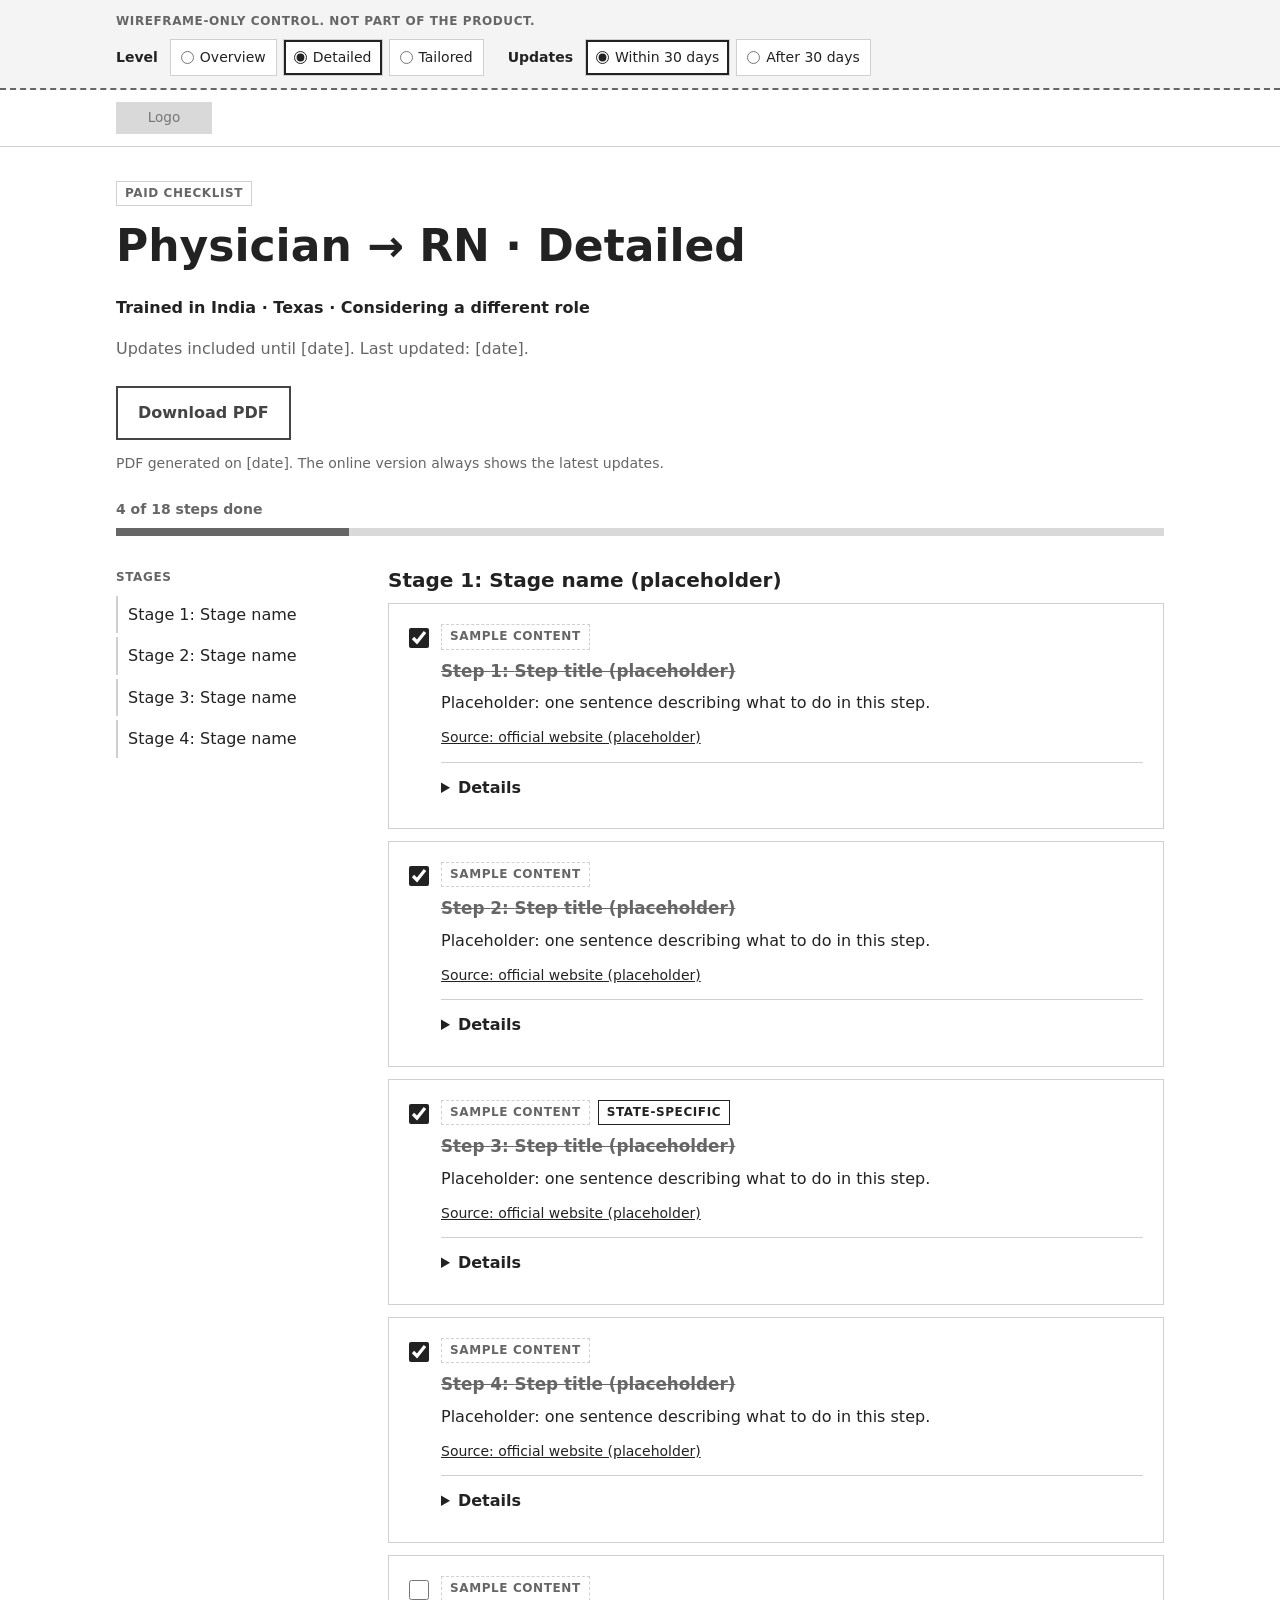
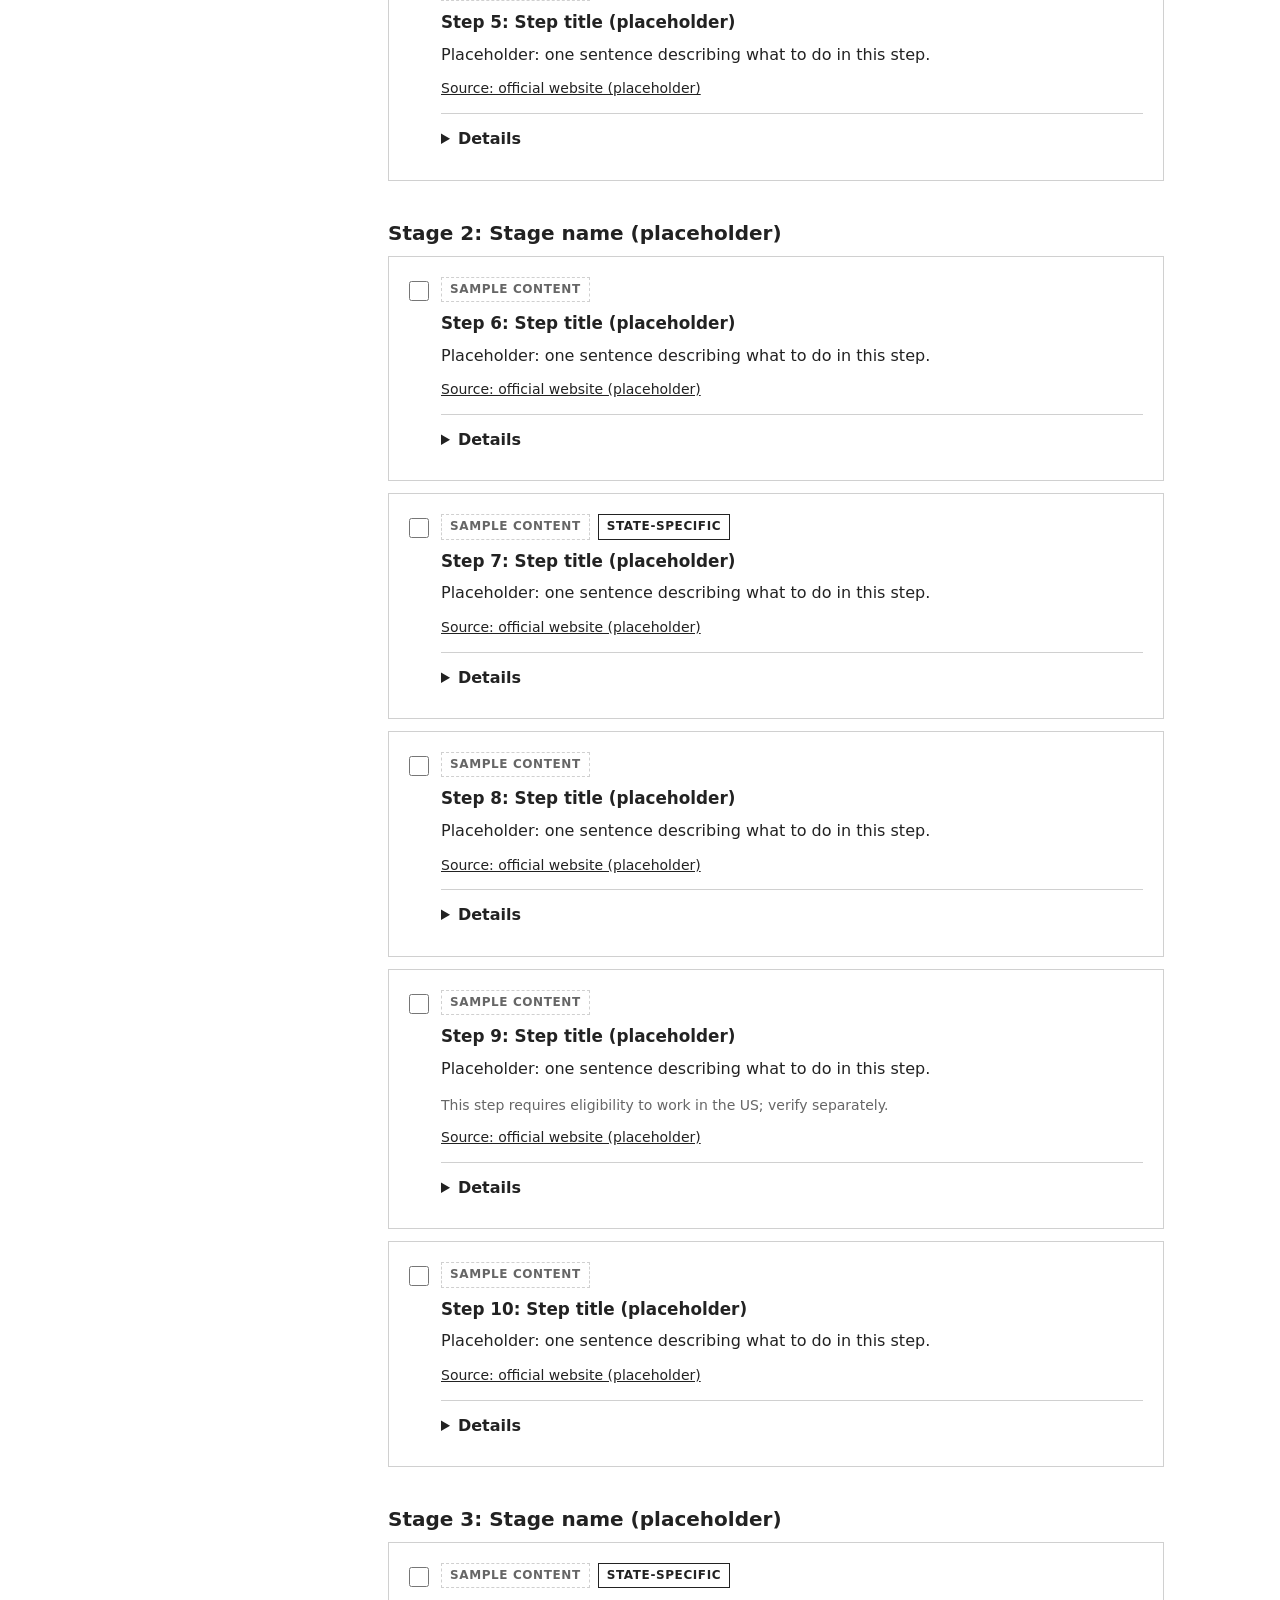
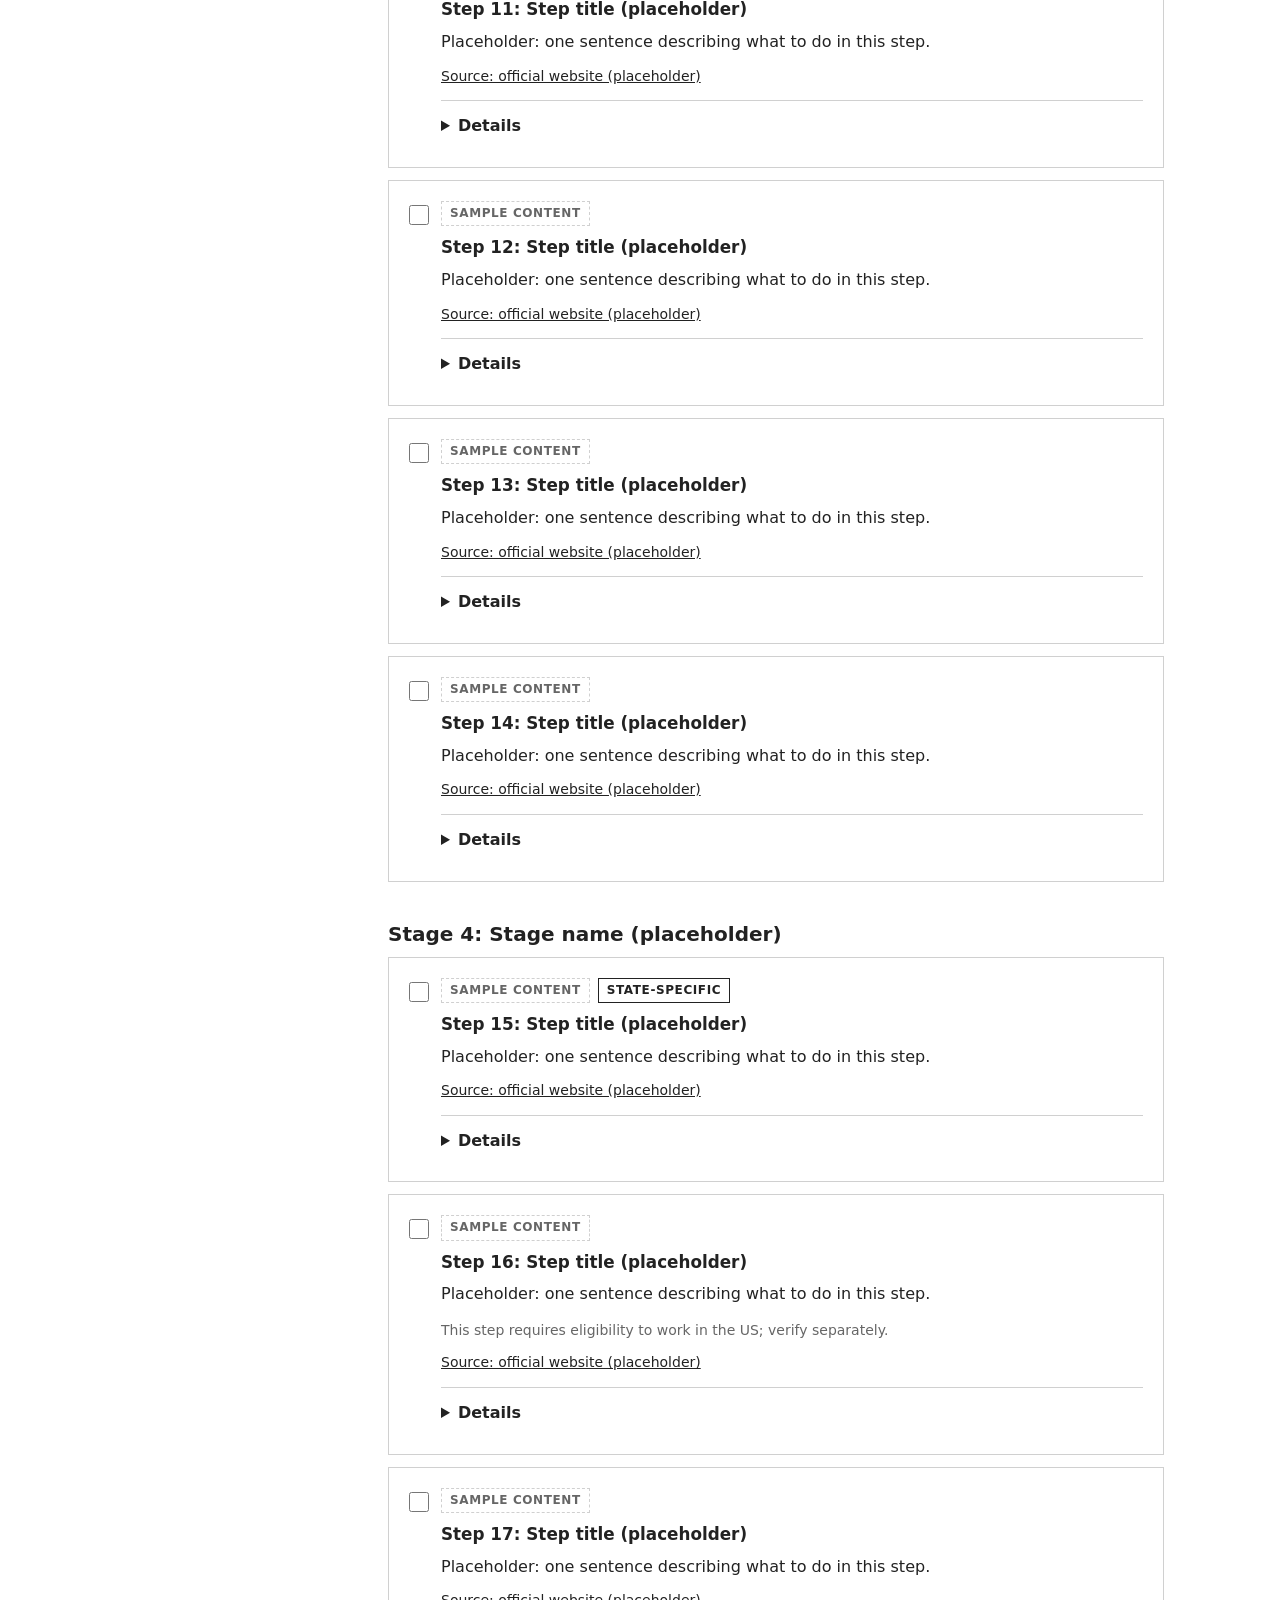
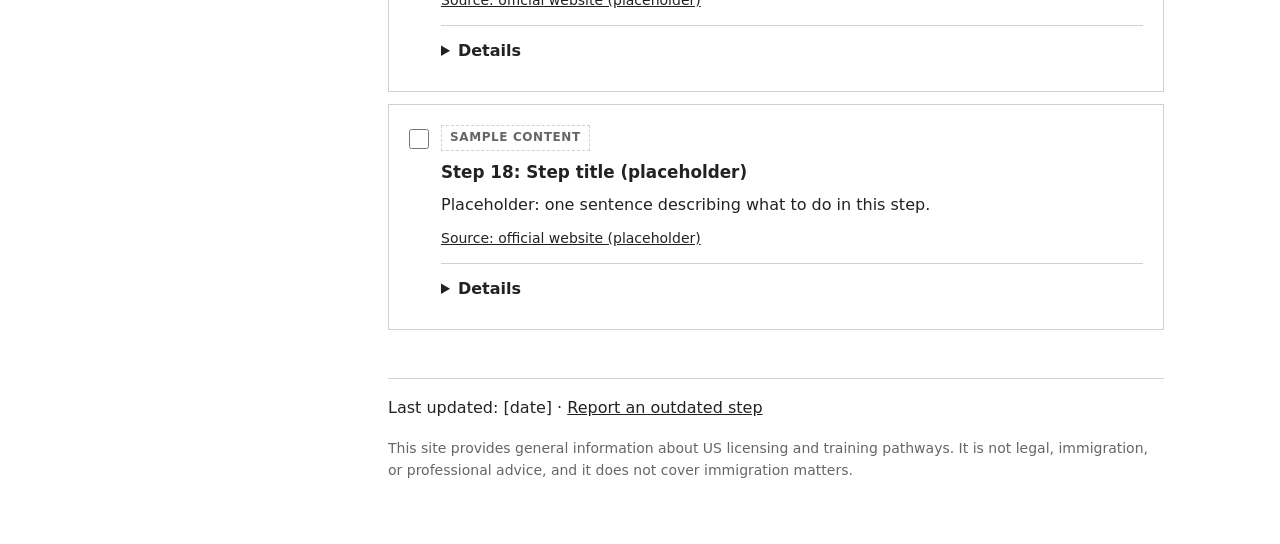
==== checklist.html @ ac3d86de "Add paid checklist page wireframe Header with update status and PDF note, progress bar, steps groupe" ====
<!DOCTYPE html>
<html lang="en">
<head>
  <meta charset="utf-8">
  <meta name="viewport" content="width=device-width, initial-scale=1">
  <title>Paid Checklist Wireframe</title>
  <meta name="description" content="Wireframe: paid checklist page for the US licensing pathway finder.">
  <link rel="stylesheet" href="styles.css">
</head>
<body>

  <!-- WIREFRAME-ONLY DEMO SWITCHER -->
  <div class="demo-bar" role="region" aria-label="Wireframe-only demo controls">
    <div class="container demo-inner">
      <p class="demo-label">Wireframe-only control. Not part of the product.</p>
      <fieldset class="segmented">
        <legend>Level</legend>
        <label><input type="radio" name="demo-level" value="overview"> Overview</label>
        <label><input type="radio" name="demo-level" value="detailed" checked> Detailed</label>
        <label><input type="radio" name="demo-level" value="tailored"> Tailored</label>
      </fieldset>
      <fieldset class="segmented">
        <legend>Updates</legend>
        <label><input type="radio" name="demo-updates" value="within" checked> Within 30 days</label>
        <label><input type="radio" name="demo-updates" value="after"> After 30 days</label>
      </fieldset>
    </div>
  </div>

  <header class="site-header">
    <div class="container header-inner">
      <div class="placeholder placeholder--logo" aria-label="Logo placeholder">Logo</div>
    </div>
  </header>

  <div id="checklist" data-level="detailed" data-updates="within">

    <!-- 1. HEADER -->
    <div class="container checklist-header">
      <p class="section-label">Paid checklist</p>
      <h1 id="checklist-title">Physician &rarr; RN &middot; Detailed</h1>
      <p class="profile-line">Trained in India &middot; Texas &middot; Considering a different role</p>
      <p class="only-tailored">Ordered for: Speed, Lower cost</p>
      <p class="update-status only-within">Updates included until [date]. Last updated: [date].</p>
      <p class="update-status only-after">Updates for this checklist ended on [date]. Last updated: [date]. Rules change, so confirm critical steps with the official source.</p>
      <div class="actions">
        <button class="button button--secondary" type="button">Download PDF</button>
      </div>
      <p class="small cta-note">PDF generated on [date]. The online version always shows the latest updates.</p>

      <!-- 2. PROGRESS -->
      <div class="progress checklist-progress">
        <p class="progress-text" id="progress-text" aria-live="polite">4 of 18 steps done</p>
        <div class="progress-bar" aria-hidden="true"><span id="progress-fill"></span></div>
      </div>
    </div>

    <!-- 3–5. STAGES AND NAVIGATION -->
    <div class="container checklist-layout">
      <nav class="stage-nav" aria-label="Stages">
        <p class="nav-title">Stages</p>
        <ol>
            <li><a href="#stage-1">Stage 1: Stage name</a></li>
            <li><a href="#stage-2">Stage 2: Stage name</a></li>
            <li><a href="#stage-3">Stage 3: Stage name</a></li>
            <li><a href="#stage-4">Stage 4: Stage name</a></li>
        </ol>
      </nav>

      <div class="checklist-main">
        <div class="field jump-field">
          <label for="jump">Jump to stage</label>
          <select class="input" id="jump">
            <option value="" selected disabled>Choose a stage</option>
              <option value="stage-1">Stage 1: Stage name (placeholder)</option>
              <option value="stage-2">Stage 2: Stage name (placeholder)</option>
              <option value="stage-3">Stage 3: Stage name (placeholder)</option>
              <option value="stage-4">Stage 4: Stage name (placeholder)</option>
          </select>
        </div>

        <div class="stages">
          <section class="stage" id="stage-1" aria-labelledby="stage-1-title">
            <h2 id="stage-1-title">Stage 1: Stage name (placeholder)</h2>
            <ol class="step-list">
            <li class="card step">
              <input class="step-check" type="checkbox" id="step-1" checked>
              <div class="step-body">
                <p class="tags"><span class="tag">Sample content</span></p>
                <label class="check-title" for="step-1"><span class="step-num"></span>Step title (placeholder)</label>
                <p>Placeholder: one sentence describing what to do in this step.</p>
                <a class="source-link" href="#" data-placeholder-link>Source: official website (placeholder)</a>
                <details class="step-details">
                  <summary>Details</summary>
                  <div class="detail-grid">
                    <div>
                      <h4>Documents</h4>
                      <div class="placeholder placeholder--line" aria-hidden="true">Documents list (placeholder)</div>
                    </div>
                    <div>
                      <h4>Application stages</h4>
                      <div class="placeholder placeholder--line" aria-hidden="true">Application stages (placeholder)</div>
                    </div>
                    <div>
                      <h4>State requirements</h4>
                      <div class="placeholder placeholder--line" aria-hidden="true">State requirements (placeholder)</div>
                    </div>
                  </div>
                </details>
              </div>
            </li>
            <li class="card step">
              <input class="step-check" type="checkbox" id="step-2" checked>
              <div class="step-body">
                <p class="tags"><span class="tag">Sample content</span></p>
                <label class="check-title" for="step-2"><span class="step-num"></span>Step title (placeholder)</label>
                <p>Placeholder: one sentence describing what to do in this step.</p>
                <a class="source-link" href="#" data-placeholder-link>Source: official website (placeholder)</a>
                <details class="step-details">
                  <summary>Details</summary>
                  <div class="detail-grid">
                    <div>
                      <h4>Documents</h4>
                      <div class="placeholder placeholder--line" aria-hidden="true">Documents list (placeholder)</div>
                    </div>
                    <div>
                      <h4>Application stages</h4>
                      <div class="placeholder placeholder--line" aria-hidden="true">Application stages (placeholder)</div>
                    </div>
                    <div>
                      <h4>State requirements</h4>
                      <div class="placeholder placeholder--line" aria-hidden="true">State requirements (placeholder)</div>
                    </div>
                  </div>
                </details>
              </div>
            </li>
            <li class="card step">
              <input class="step-check" type="checkbox" id="step-3" checked>
              <div class="step-body">
                <p class="tags"><span class="tag">Sample content</span><span class="tag tag--strong">State-specific</span></p>
                <label class="check-title" for="step-3"><span class="step-num"></span>Step title (placeholder)</label>
                <p>Placeholder: one sentence describing what to do in this step.</p>
                <a class="source-link" href="#" data-placeholder-link>Source: official website (placeholder)</a>
                <details class="step-details">
                  <summary>Details</summary>
                  <div class="detail-grid">
                    <div>
                      <h4>Documents</h4>
                      <div class="placeholder placeholder--line" aria-hidden="true">Documents list (placeholder)</div>
                    </div>
                    <div>
                      <h4>Application stages</h4>
                      <div class="placeholder placeholder--line" aria-hidden="true">Application stages (placeholder)</div>
                    </div>
                    <div>
                      <h4>State requirements</h4>
                      <div class="placeholder placeholder--line" aria-hidden="true">State requirements (placeholder)</div>
                    </div>
                  </div>
                </details>
              </div>
            </li>
            <li class="card step">
              <input class="step-check" type="checkbox" id="step-4" checked>
              <div class="step-body">
                <p class="tags"><span class="tag">Sample content</span></p>
                <label class="check-title" for="step-4"><span class="step-num"></span>Step title (placeholder)</label>
                <p>Placeholder: one sentence describing what to do in this step.</p>
                <a class="source-link" href="#" data-placeholder-link>Source: official website (placeholder)</a>
                <details class="step-details">
                  <summary>Details</summary>
                  <div class="detail-grid">
                    <div>
                      <h4>Documents</h4>
                      <div class="placeholder placeholder--line" aria-hidden="true">Documents list (placeholder)</div>
                    </div>
                    <div>
                      <h4>Application stages</h4>
                      <div class="placeholder placeholder--line" aria-hidden="true">Application stages (placeholder)</div>
                    </div>
                    <div>
                      <h4>State requirements</h4>
                      <div class="placeholder placeholder--line" aria-hidden="true">State requirements (placeholder)</div>
                    </div>
                  </div>
                </details>
              </div>
            </li>
            <li class="card step" data-tailored="no">
              <input class="step-check" type="checkbox" id="step-5">
              <div class="step-body">
                <p class="tags"><span class="tag">Sample content</span></p>
                <label class="check-title" for="step-5"><span class="step-num"></span>Step title (placeholder)</label>
                <p>Placeholder: one sentence describing what to do in this step.</p>
                <a class="source-link" href="#" data-placeholder-link>Source: official website (placeholder)</a>
                <details class="step-details">
                  <summary>Details</summary>
                  <div class="detail-grid">
                    <div>
                      <h4>Documents</h4>
                      <div class="placeholder placeholder--line" aria-hidden="true">Documents list (placeholder)</div>
                    </div>
                    <div>
                      <h4>Application stages</h4>
                      <div class="placeholder placeholder--line" aria-hidden="true">Application stages (placeholder)</div>
                    </div>
                    <div>
                      <h4>State requirements</h4>
                      <div class="placeholder placeholder--line" aria-hidden="true">State requirements (placeholder)</div>
                    </div>
                  </div>
                </details>
              </div>
            </li>
            </ol>
          </section>

          <section class="stage" id="stage-2" aria-labelledby="stage-2-title">
            <h2 id="stage-2-title">Stage 2: Stage name (placeholder)</h2>
            <ol class="step-list">
            <li class="card step">
              <input class="step-check" type="checkbox" id="step-6">
              <div class="step-body">
                <p class="tags"><span class="tag">Sample content</span></p>
                <label class="check-title" for="step-6"><span class="step-num"></span>Step title (placeholder)</label>
                <p>Placeholder: one sentence describing what to do in this step.</p>
                <a class="source-link" href="#" data-placeholder-link>Source: official website (placeholder)</a>
                <details class="step-details">
                  <summary>Details</summary>
                  <div class="detail-grid">
                    <div>
                      <h4>Documents</h4>
                      <div class="placeholder placeholder--line" aria-hidden="true">Documents list (placeholder)</div>
                    </div>
                    <div>
                      <h4>Application stages</h4>
                      <div class="placeholder placeholder--line" aria-hidden="true">Application stages (placeholder)</div>
                    </div>
                    <div>
                      <h4>State requirements</h4>
                      <div class="placeholder placeholder--line" aria-hidden="true">State requirements (placeholder)</div>
                    </div>
                  </div>
                </details>
              </div>
            </li>
            <li class="card step">
              <input class="step-check" type="checkbox" id="step-7">
              <div class="step-body">
                <p class="tags"><span class="tag">Sample content</span><span class="tag tag--strong">State-specific</span></p>
                <label class="check-title" for="step-7"><span class="step-num"></span>Step title (placeholder)</label>
                <p>Placeholder: one sentence describing what to do in this step.</p>
                <a class="source-link" href="#" data-placeholder-link>Source: official website (placeholder)</a>
                <details class="step-details">
                  <summary>Details</summary>
                  <div class="detail-grid">
                    <div>
                      <h4>Documents</h4>
                      <div class="placeholder placeholder--line" aria-hidden="true">Documents list (placeholder)</div>
                    </div>
                    <div>
                      <h4>Application stages</h4>
                      <div class="placeholder placeholder--line" aria-hidden="true">Application stages (placeholder)</div>
                    </div>
                    <div>
                      <h4>State requirements</h4>
                      <div class="placeholder placeholder--line" aria-hidden="true">State requirements (placeholder)</div>
                    </div>
                  </div>
                </details>
              </div>
            </li>
            <li class="card step" data-tailored="no">
              <input class="step-check" type="checkbox" id="step-8">
              <div class="step-body">
                <p class="tags"><span class="tag">Sample content</span></p>
                <label class="check-title" for="step-8"><span class="step-num"></span>Step title (placeholder)</label>
                <p>Placeholder: one sentence describing what to do in this step.</p>
                <a class="source-link" href="#" data-placeholder-link>Source: official website (placeholder)</a>
                <details class="step-details">
                  <summary>Details</summary>
                  <div class="detail-grid">
                    <div>
                      <h4>Documents</h4>
                      <div class="placeholder placeholder--line" aria-hidden="true">Documents list (placeholder)</div>
                    </div>
                    <div>
                      <h4>Application stages</h4>
                      <div class="placeholder placeholder--line" aria-hidden="true">Application stages (placeholder)</div>
                    </div>
                    <div>
                      <h4>State requirements</h4>
                      <div class="placeholder placeholder--line" aria-hidden="true">State requirements (placeholder)</div>
                    </div>
                  </div>
                </details>
              </div>
            </li>
            <li class="card step">
              <input class="step-check" type="checkbox" id="step-9">
              <div class="step-body">
                <p class="tags"><span class="tag">Sample content</span></p>
                <label class="check-title" for="step-9"><span class="step-num"></span>Step title (placeholder)</label>
                <p>Placeholder: one sentence describing what to do in this step.</p>
                <p class="small route-note">This step requires eligibility to work in the US; verify separately.</p>
                <a class="source-link" href="#" data-placeholder-link>Source: official website (placeholder)</a>
                <details class="step-details">
                  <summary>Details</summary>
                  <div class="detail-grid">
                    <div>
                      <h4>Documents</h4>
                      <div class="placeholder placeholder--line" aria-hidden="true">Documents list (placeholder)</div>
                    </div>
                    <div>
                      <h4>Application stages</h4>
                      <div class="placeholder placeholder--line" aria-hidden="true">Application stages (placeholder)</div>
                    </div>
                    <div>
                      <h4>State requirements</h4>
                      <div class="placeholder placeholder--line" aria-hidden="true">State requirements (placeholder)</div>
                    </div>
                  </div>
                </details>
              </div>
            </li>
            <li class="card step" data-tailored="no">
              <input class="step-check" type="checkbox" id="step-10">
              <div class="step-body">
                <p class="tags"><span class="tag">Sample content</span></p>
                <label class="check-title" for="step-10"><span class="step-num"></span>Step title (placeholder)</label>
                <p>Placeholder: one sentence describing what to do in this step.</p>
                <a class="source-link" href="#" data-placeholder-link>Source: official website (placeholder)</a>
                <details class="step-details">
                  <summary>Details</summary>
                  <div class="detail-grid">
                    <div>
                      <h4>Documents</h4>
                      <div class="placeholder placeholder--line" aria-hidden="true">Documents list (placeholder)</div>
                    </div>
                    <div>
                      <h4>Application stages</h4>
                      <div class="placeholder placeholder--line" aria-hidden="true">Application stages (placeholder)</div>
                    </div>
                    <div>
                      <h4>State requirements</h4>
                      <div class="placeholder placeholder--line" aria-hidden="true">State requirements (placeholder)</div>
                    </div>
                  </div>
                </details>
              </div>
            </li>
            </ol>
          </section>

          <section class="stage" id="stage-3" aria-labelledby="stage-3-title">
            <h2 id="stage-3-title">Stage 3: Stage name (placeholder)</h2>
            <ol class="step-list">
            <li class="card step">
              <input class="step-check" type="checkbox" id="step-11">
              <div class="step-body">
                <p class="tags"><span class="tag">Sample content</span><span class="tag tag--strong">State-specific</span></p>
                <label class="check-title" for="step-11"><span class="step-num"></span>Step title (placeholder)</label>
                <p>Placeholder: one sentence describing what to do in this step.</p>
                <a class="source-link" href="#" data-placeholder-link>Source: official website (placeholder)</a>
                <details class="step-details">
                  <summary>Details</summary>
                  <div class="detail-grid">
                    <div>
                      <h4>Documents</h4>
                      <div class="placeholder placeholder--line" aria-hidden="true">Documents list (placeholder)</div>
                    </div>
                    <div>
                      <h4>Application stages</h4>
                      <div class="placeholder placeholder--line" aria-hidden="true">Application stages (placeholder)</div>
                    </div>
                    <div>
                      <h4>State requirements</h4>
                      <div class="placeholder placeholder--line" aria-hidden="true">State requirements (placeholder)</div>
                    </div>
                  </div>
                </details>
              </div>
            </li>
            <li class="card step">
              <input class="step-check" type="checkbox" id="step-12">
              <div class="step-body">
                <p class="tags"><span class="tag">Sample content</span></p>
                <label class="check-title" for="step-12"><span class="step-num"></span>Step title (placeholder)</label>
                <p>Placeholder: one sentence describing what to do in this step.</p>
                <a class="source-link" href="#" data-placeholder-link>Source: official website (placeholder)</a>
                <details class="step-details">
                  <summary>Details</summary>
                  <div class="detail-grid">
                    <div>
                      <h4>Documents</h4>
                      <div class="placeholder placeholder--line" aria-hidden="true">Documents list (placeholder)</div>
                    </div>
                    <div>
                      <h4>Application stages</h4>
                      <div class="placeholder placeholder--line" aria-hidden="true">Application stages (placeholder)</div>
                    </div>
                    <div>
                      <h4>State requirements</h4>
                      <div class="placeholder placeholder--line" aria-hidden="true">State requirements (placeholder)</div>
                    </div>
                  </div>
                </details>
              </div>
            </li>
            <li class="card step" data-tailored="no">
              <input class="step-check" type="checkbox" id="step-13">
              <div class="step-body">
                <p class="tags"><span class="tag">Sample content</span></p>
                <label class="check-title" for="step-13"><span class="step-num"></span>Step title (placeholder)</label>
                <p>Placeholder: one sentence describing what to do in this step.</p>
                <a class="source-link" href="#" data-placeholder-link>Source: official website (placeholder)</a>
                <details class="step-details">
                  <summary>Details</summary>
                  <div class="detail-grid">
                    <div>
                      <h4>Documents</h4>
                      <div class="placeholder placeholder--line" aria-hidden="true">Documents list (placeholder)</div>
                    </div>
                    <div>
                      <h4>Application stages</h4>
                      <div class="placeholder placeholder--line" aria-hidden="true">Application stages (placeholder)</div>
                    </div>
                    <div>
                      <h4>State requirements</h4>
                      <div class="placeholder placeholder--line" aria-hidden="true">State requirements (placeholder)</div>
                    </div>
                  </div>
                </details>
              </div>
            </li>
            <li class="card step" data-tailored="no">
              <input class="step-check" type="checkbox" id="step-14">
              <div class="step-body">
                <p class="tags"><span class="tag">Sample content</span></p>
                <label class="check-title" for="step-14"><span class="step-num"></span>Step title (placeholder)</label>
                <p>Placeholder: one sentence describing what to do in this step.</p>
                <a class="source-link" href="#" data-placeholder-link>Source: official website (placeholder)</a>
                <details class="step-details">
                  <summary>Details</summary>
                  <div class="detail-grid">
                    <div>
                      <h4>Documents</h4>
                      <div class="placeholder placeholder--line" aria-hidden="true">Documents list (placeholder)</div>
                    </div>
                    <div>
                      <h4>Application stages</h4>
                      <div class="placeholder placeholder--line" aria-hidden="true">Application stages (placeholder)</div>
                    </div>
                    <div>
                      <h4>State requirements</h4>
                      <div class="placeholder placeholder--line" aria-hidden="true">State requirements (placeholder)</div>
                    </div>
                  </div>
                </details>
              </div>
            </li>
            </ol>
          </section>

          <section class="stage" id="stage-4" aria-labelledby="stage-4-title">
            <h2 id="stage-4-title">Stage 4: Stage name (placeholder)</h2>
            <ol class="step-list">
            <li class="card step">
              <input class="step-check" type="checkbox" id="step-15">
              <div class="step-body">
                <p class="tags"><span class="tag">Sample content</span><span class="tag tag--strong">State-specific</span></p>
                <label class="check-title" for="step-15"><span class="step-num"></span>Step title (placeholder)</label>
                <p>Placeholder: one sentence describing what to do in this step.</p>
                <a class="source-link" href="#" data-placeholder-link>Source: official website (placeholder)</a>
                <details class="step-details">
                  <summary>Details</summary>
                  <div class="detail-grid">
                    <div>
                      <h4>Documents</h4>
                      <div class="placeholder placeholder--line" aria-hidden="true">Documents list (placeholder)</div>
                    </div>
                    <div>
                      <h4>Application stages</h4>
                      <div class="placeholder placeholder--line" aria-hidden="true">Application stages (placeholder)</div>
                    </div>
                    <div>
                      <h4>State requirements</h4>
                      <div class="placeholder placeholder--line" aria-hidden="true">State requirements (placeholder)</div>
                    </div>
                  </div>
                </details>
              </div>
            </li>
            <li class="card step">
              <input class="step-check" type="checkbox" id="step-16">
              <div class="step-body">
                <p class="tags"><span class="tag">Sample content</span></p>
                <label class="check-title" for="step-16"><span class="step-num"></span>Step title (placeholder)</label>
                <p>Placeholder: one sentence describing what to do in this step.</p>
                <p class="small route-note">This step requires eligibility to work in the US; verify separately.</p>
                <a class="source-link" href="#" data-placeholder-link>Source: official website (placeholder)</a>
                <details class="step-details">
                  <summary>Details</summary>
                  <div class="detail-grid">
                    <div>
                      <h4>Documents</h4>
                      <div class="placeholder placeholder--line" aria-hidden="true">Documents list (placeholder)</div>
                    </div>
                    <div>
                      <h4>Application stages</h4>
                      <div class="placeholder placeholder--line" aria-hidden="true">Application stages (placeholder)</div>
                    </div>
                    <div>
                      <h4>State requirements</h4>
                      <div class="placeholder placeholder--line" aria-hidden="true">State requirements (placeholder)</div>
                    </div>
                  </div>
                </details>
              </div>
            </li>
            <li class="card step">
              <input class="step-check" type="checkbox" id="step-17">
              <div class="step-body">
                <p class="tags"><span class="tag">Sample content</span></p>
                <label class="check-title" for="step-17"><span class="step-num"></span>Step title (placeholder)</label>
                <p>Placeholder: one sentence describing what to do in this step.</p>
                <a class="source-link" href="#" data-placeholder-link>Source: official website (placeholder)</a>
                <details class="step-details">
                  <summary>Details</summary>
                  <div class="detail-grid">
                    <div>
                      <h4>Documents</h4>
                      <div class="placeholder placeholder--line" aria-hidden="true">Documents list (placeholder)</div>
                    </div>
                    <div>
                      <h4>Application stages</h4>
                      <div class="placeholder placeholder--line" aria-hidden="true">Application stages (placeholder)</div>
                    </div>
                    <div>
                      <h4>State requirements</h4>
                      <div class="placeholder placeholder--line" aria-hidden="true">State requirements (placeholder)</div>
                    </div>
                  </div>
                </details>
              </div>
            </li>
            <li class="card step" data-tailored="no">
              <input class="step-check" type="checkbox" id="step-18">
              <div class="step-body">
                <p class="tags"><span class="tag">Sample content</span></p>
                <label class="check-title" for="step-18"><span class="step-num"></span>Step title (placeholder)</label>
                <p>Placeholder: one sentence describing what to do in this step.</p>
                <a class="source-link" href="#" data-placeholder-link>Source: official website (placeholder)</a>
                <details class="step-details">
                  <summary>Details</summary>
                  <div class="detail-grid">
                    <div>
                      <h4>Documents</h4>
                      <div class="placeholder placeholder--line" aria-hidden="true">Documents list (placeholder)</div>
                    </div>
                    <div>
                      <h4>Application stages</h4>
                      <div class="placeholder placeholder--line" aria-hidden="true">Application stages (placeholder)</div>
                    </div>
                    <div>
                      <h4>State requirements</h4>
                      <div class="placeholder placeholder--line" aria-hidden="true">State requirements (placeholder)</div>
                    </div>
                  </div>
                </details>
              </div>
            </li>
            </ol>
          </section>

        </div>

        <!-- 6. FOOTER -->
        <footer class="checklist-footer">
          <p>Last updated: [date] &middot; <a href="#" data-placeholder-link>Report an outdated step</a></p>
          <p class="small">This site provides general information about US licensing and training pathways. It is not legal, immigration, or professional advice, and it does not cover immigration matters.</p>
        </footer>
      </div>
    </div>

  </div>

  <script>
    // Demo switching, progress count and stage jumping only. Nothing is stored or sent.
    (function () {
      var root = document.getElementById('checklist');
      var LEVELS = { overview: 'Overview', detailed: 'Detailed', tailored: 'Tailored' };

      function checked(name) {
        return document.querySelector('input[name="' + name + '"]:checked').value;
      }

      function visibleSteps() {
        return Array.prototype.filter.call(document.querySelectorAll('.step'), function (s) {
          return root.dataset.level !== 'tailored' || s.getAttribute('data-tailored') !== 'no';
        });
      }

      function updateProgress() {
        var steps = visibleSteps();
        var done = steps.filter(function (s) { return s.querySelector('.step-check').checked; }).length;
        document.getElementById('progress-text').textContent = done + ' of ' + steps.length + ' steps done';
        document.getElementById('progress-fill').style.width = (steps.length ? done / steps.length * 100 : 0) + '%';
      }

      function apply() {
        var level = checked('demo-level');
        root.dataset.level = level;
        root.dataset.updates = checked('demo-updates');
        document.getElementById('checklist-title').textContent = 'Physician \u2192 RN \u00b7 ' + LEVELS[level];
        updateProgress();
      }

      document.querySelectorAll('.demo-bar input').forEach(function (i) { i.addEventListener('change', apply); });
      document.querySelectorAll('.step-check').forEach(function (c) { c.addEventListener('change', updateProgress); });

      document.getElementById('jump').addEventListener('change', function () {
        if (this.value) document.getElementById(this.value).scrollIntoView({ behavior: 'smooth' });
      });

      document.querySelectorAll('[data-placeholder-link]').forEach(function (a) {
        a.addEventListener('click', function (e) { e.preventDefault(); });
      });

      apply();
    })();
  </script>

</body>
</html>
---- styles.css ----
/* Wireframe styles: structure only, no visual design.
   Mobile-first; layouts widen at 640px and 960px. */

*,
*::before,
*::after {
  box-sizing: border-box;
}

:root {
  --text: #222;
  --text-muted: #666;
  --bg: #fff;
  --bg-muted: #f4f4f4;
  --line: #d0d0d0;
  --placeholder: #d9d9d9;
  --placeholder-text: #777;
  --button: #444;
  --button-text: #fff;
  --gutter: 16px;
  --max-width: 1080px;
}

/* Dark theme: follows the OS setting unless a light theme is forced */
@media (prefers-color-scheme: dark) {
  :root:not([data-theme="light"]) {
    --text: #e6e6e6;
    --text-muted: #a8a8a8;
    --bg: #1b1b1b;
    --bg-muted: #242424;
    --line: #444;
    --placeholder: #3a3a3a;
    --placeholder-text: #a0a0a0;
    --button: #d6d6d6;
    --button-text: #1b1b1b;
    color-scheme: dark;
  }
}

:root[data-theme="dark"] {
  --text: #e6e6e6;
  --text-muted: #a8a8a8;
  --bg: #1b1b1b;
  --bg-muted: #242424;
  --line: #444;
  --placeholder: #3a3a3a;
  --placeholder-text: #a0a0a0;
  --button: #d6d6d6;
  --button-text: #1b1b1b;
  color-scheme: dark;
}

html {
  scroll-behavior: smooth;
}

body {
  margin: 0;
  font-family: system-ui, -apple-system, "Segoe UI", Roboto, Arial, sans-serif;
  font-size: 1rem;
  line-height: 1.6;
  color: var(--text);
  background: var(--bg);
}

h1,
h2,
h3 {
  line-height: 1.25;
  margin: 0 0 0.5em;
}

h1 { font-size: 1.75rem; }
h2 { font-size: 1.4rem; }
h3 { font-size: 1.1rem; }

p {
  margin: 0 0 1em;
}

ul,
ol {
  margin: 0;
  padding: 0;
}

.container {
  width: 100%;
  max-width: var(--max-width);
  margin: 0 auto;
  padding: 0 var(--gutter);
}

/* Accessibility */
.skip-link {
  position: absolute;
  left: -9999px;
}

.skip-link:focus {
  left: var(--gutter);
  top: var(--gutter);
  padding: 8px 12px;
  background: var(--bg);
  border: 2px solid var(--text);
  z-index: 10;
}

/* Header / footer */
.site-header {
  border-bottom: 1px solid var(--line);
  padding: 12px 0;
}

.header-inner {
  display: flex;
  align-items: center;
  justify-content: space-between;
  gap: 12px;
}

.site-footer {
  border-top: 1px solid var(--line);
  padding: 32px 0;
}

/* Sections */
.section {
  padding: 48px 0;
  border-bottom: 1px dashed var(--line);
}

.section--muted {
  background: var(--bg-muted);
}

.section--hero,
.section--cta {
  text-align: center;
}

.section-label {
  display: inline-block;
  margin-bottom: 12px;
  padding: 2px 8px;
  font-size: 0.75rem;
  font-weight: 600;
  letter-spacing: 0.05em;
  text-transform: uppercase;
  color: var(--text-muted);
  border: 1px solid var(--line);
}

.lead {
  font-size: 1.1rem;
  color: var(--text-muted);
  max-width: 40em;
  margin-left: auto;
  margin-right: auto;
}

.small {
  font-size: 0.875rem;
  color: var(--text-muted);
}

/* Placeholders */
.placeholder {
  display: flex;
  align-items: center;
  justify-content: center;
  background: var(--placeholder);
  color: var(--placeholder-text);
  font-size: 0.85rem;
  text-align: center;
}

.placeholder--logo   { width: 96px; height: 32px; }
.placeholder--icon   { width: 48px; height: 48px; margin-bottom: 12px; }
.placeholder--thumb  { height: 120px; margin-top: 12px; }
.placeholder--media  { height: 200px; margin-top: 32px; }
.placeholder--strip  { height: 64px; margin-top: 24px; }

/* Buttons */
.actions {
  margin-top: 24px;
}

.button {
  display: inline-block;
  padding: 12px 20px;
  min-height: 44px;
  background: var(--button);
  color: var(--button-text);
  font-weight: 600;
  text-decoration: none;
  border: 2px solid var(--button);
}

.button--secondary {
  background: transparent;
  color: var(--button);
}

.button--small {
  padding: 6px 12px;
  min-height: 0;
  font-size: 0.875rem;
}

.button:focus-visible,
summary:focus-visible {
  outline: 3px solid var(--text);
  outline-offset: 2px;
}

/* Cards */
.card-grid {
  list-style: none;
  display: grid;
  grid-template-columns: 1fr;
  gap: 16px;
  margin-top: 24px;
}

.card {
  padding: 20px;
  border: 1px solid var(--line);
}

.after-cards {
  margin-top: 24px;
}

.cta-note {
  margin-top: 12px;
}

.step-number {
  display: inline-flex;
  align-items: center;
  justify-content: center;
  width: 32px;
  height: 32px;
  margin-bottom: 12px;
  border: 1px solid var(--text);
  font-weight: 700;
}

.tier {
  display: flex;
  flex-direction: column;
}

.tier .button {
  margin-top: auto;
  text-align: center;
}

.price {
  font-weight: 700;
}

.feature-list {
  list-style: disc;
  padding-left: 1.25em;
  margin-bottom: 20px;
}

.feature-list li + li {
  margin-top: 4px;
}

/* FAQ */
.faq {
  margin-top: 24px;
  border-top: 1px solid var(--line);
}

.faq details {
  border-bottom: 1px solid var(--line);
}

.faq summary {
  padding: 16px 0;
  font-weight: 600;
  cursor: pointer;
}

.faq details p {
  margin: 0 0 16px;
  color: var(--text-muted);
}

/* Tablet */
@media (min-width: 640px) {
  h1 { font-size: 2.25rem; }
  h2 { font-size: 1.75rem; }

  .section { padding: 64px 0; }

  .card-grid { grid-template-columns: repeat(2, 1fr); }

  .placeholder--media { height: 280px; }
}

/* Desktop */
@media (min-width: 960px) {
  h1 { font-size: 2.75rem; }

  .section { padding: 80px 0; }

  .card-grid { grid-template-columns: repeat(3, 1fr); }

  .split {
    display: grid;
    grid-template-columns: 1fr 1fr;
    gap: 48px;
    align-items: center;
  }

  .split .placeholder--media { margin-top: 0; }

  .placeholder--media { height: 360px; }
}

/* Questionnaire (wizard) */
[hidden] {
  display: none !important;
}

.wizard {
  max-width: 40rem;
  padding-block: 32px 48px;
}

.progress {
  display: grid;
  gap: 8px;
  margin-bottom: 24px;
}

.progress-text {
  margin: 0;
  font-size: 0.875rem;
  font-weight: 600;
  color: var(--text-muted);
}

.progress-bar {
  height: 8px;
  background: var(--placeholder);
}

.progress-bar span {
  display: block;
  height: 100%;
  width: 25%;
  background: var(--text-muted);
}

fieldset {
  min-width: 0;
  margin: 0;
  padding: 0;
  border: 0;
}

.step-title {
  font-size: 1.5rem;
}

.step-title:focus {
  outline: none;
}

.hint {
  color: var(--text-muted);
  margin-bottom: 20px;
}

.options {
  display: grid;
  gap: 12px;
}

.option {
  display: flex;
  align-items: flex-start;
  gap: 12px;
  padding: 16px;
  min-height: 44px;
  border: 1px solid var(--line);
  cursor: pointer;
}

.option input {
  flex: none;
  width: 20px;
  height: 20px;
  margin: 2px 0 0;
  accent-color: var(--text);
}

.option:has(input:checked) {
  background: var(--bg-muted);
  box-shadow: inset 0 0 0 2px var(--text);
}

.option:has(input:focus-visible) {
  outline: 3px solid var(--text);
  outline-offset: 2px;
}

.option-title {
  display: block;
  font-weight: 600;
}

.option-desc {
  display: block;
  font-size: 0.9375rem;
  color: var(--text-muted);
}

.field label {
  display: block;
  margin-bottom: 6px;
  font-weight: 600;
}

.extra-field {
  margin-top: 16px;
}

.input {
  width: 100%;
  min-height: 44px;
  padding: 10px 12px;
  font: inherit;
  color: var(--text);
  background: var(--bg);
  border: 1px solid var(--text-muted);
  border-radius: 0;
}

.input:focus-visible {
  outline: 3px solid var(--text);
  outline-offset: 2px;
}

button.button {
  font: inherit;
  font-weight: 600;
  cursor: pointer;
}

.button:disabled {
  opacity: 0.4;
  cursor: not-allowed;
}

.wizard-nav {
  display: flex;
  justify-content: space-between;
  gap: 12px;
  margin-top: 32px;
}

/* Free results */
.link-button {
  padding: 0;
  font: inherit;
  color: var(--text);
  text-decoration: underline;
  background: none;
  border: 0;
  cursor: pointer;
}

.link-button:focus-visible {
  outline: 3px solid var(--text);
  outline-offset: 2px;
}

.answer-summary {
  display: flex;
  flex-wrap: wrap;
  align-items: baseline;
  gap: 4px 12px;
  margin-bottom: 24px;
  padding: 12px 16px;
  background: var(--bg-muted);
  border: 1px solid var(--line);
}

.answer-line {
  min-width: 0;
  margin: 0;
  font-weight: 600;
}

.route-list {
  list-style: none;
  display: grid;
  gap: 16px;
  margin-bottom: 32px;
}

.route-card--closest {
  border: 2px solid var(--text);
}

.route-card .feature-list {
  margin-bottom: 0;
}

.route-note {
  margin: 12px 0 0;
}

.tags {
  display: flex;
  flex-wrap: wrap;
  gap: 8px;
  margin-bottom: 12px;
}

.tag {
  padding: 2px 8px;
  font-size: 0.75rem;
  font-weight: 600;
  letter-spacing: 0.05em;
  text-transform: uppercase;
  color: var(--text-muted);
  border: 1px dashed var(--line);
}

.tag--strong {
  color: var(--text);
  border: 1px solid var(--text);
}

.result-block {
  display: grid;
  gap: 12px;
  margin-bottom: 24px;
  padding: 16px;
  border: 1px solid var(--line);
}

.result-block--muted {
  background: var(--bg-muted);
}

.result-block p,
.result-block .field label {
  margin: 0;
}

.result-block .field {
  display: grid;
  gap: 6px;
}

.state-switch {
  display: flex;
  align-items: center;
  gap: 12px;
  font-weight: 600;
}

.state-switch .input {
  flex: 1;
  min-width: 0;
}

.block-title {
  display: block;
  font-weight: 600;
}

.inline-form {
  display: flex;
  flex-wrap: wrap;
  gap: 8px;
}

.inline-form .input {
  flex: 1 1 14rem;
  min-width: 0;
}

.results-h2 {
  margin-top: 40px;
}

.result-step {
  margin-bottom: 24px;
}

.result-step h3 {
  margin-bottom: 12px;
}

.option:has(input:disabled) {
  opacity: 0.5;
  cursor: not-allowed;
}

.results-disclaimer {
  margin-top: 40px;
  padding-top: 16px;
  border-top: 1px solid var(--line);
}

@media (min-width: 640px) {
  .options--grid {
    grid-template-columns: repeat(2, 1fr);
  }
}

a.placeholder {
  text-decoration: none;
}

/* Paid checklist */
.demo-bar {
  padding-block: 12px;
  background: var(--bg-muted);
  border-bottom: 2px dashed var(--text-muted);
}

.demo-inner {
  display: flex;
  flex-wrap: wrap;
  align-items: center;
  gap: 8px 24px;
}

.demo-label {
  width: 100%;
  margin: 0;
  font-size: 0.75rem;
  font-weight: 600;
  letter-spacing: 0.05em;
  text-transform: uppercase;
  color: var(--text-muted);
}

.segmented {
  display: flex;
  flex-wrap: wrap;
  align-items: center;
  gap: 6px;
}

.segmented legend {
  float: left;
  margin-right: 6px;
  padding: 0;
  font-size: 0.875rem;
  font-weight: 600;
}

.segmented label {
  display: inline-flex;
  align-items: center;
  gap: 6px;
  min-height: 36px;
  padding: 6px 10px;
  font-size: 0.875rem;
  background: var(--bg);
  border: 1px solid var(--line);
  cursor: pointer;
}

.segmented label:has(input:checked) {
  box-shadow: inset 0 0 0 2px var(--text);
}

.segmented label:has(input:focus-visible) {
  outline: 3px solid var(--text);
  outline-offset: 2px;
}

.segmented input {
  margin: 0;
  accent-color: var(--text);
}

.checklist-header {
  padding-block: 32px 8px;
}

.profile-line {
  font-weight: 600;
}

.update-status {
  color: var(--text-muted);
}

.checklist-progress {
  margin: 24px 0 0;
}

#checklist:not([data-level="tailored"]) .only-tailored,
#checklist:not([data-updates="within"]) .only-within,
#checklist:not([data-updates="after"]) .only-after,
#checklist[data-level="overview"] .step-details,
#checklist[data-level="tailored"] .step[data-tailored="no"] {
  display: none;
}

.checklist-layout {
  display: grid;
  gap: 24px;
  padding-block: 24px 48px;
}

.stage-nav {
  display: none;
}

.nav-title {
  margin-bottom: 8px;
  font-size: 0.75rem;
  font-weight: 600;
  letter-spacing: 0.05em;
  text-transform: uppercase;
  color: var(--text-muted);
}

.stage-nav ol {
  list-style: none;
  display: grid;
  gap: 4px;
}

.stage-nav a {
  display: block;
  padding: 6px 10px;
  color: var(--text);
  text-decoration: none;
  border-left: 2px solid var(--line);
}

.stage-nav a:hover,
.stage-nav a:focus-visible {
  border-left-color: var(--text);
  text-decoration: underline;
}

.jump-field {
  margin-bottom: 24px;
}

.stages {
  display: grid;
  gap: 40px;
  counter-reset: step;
}

.stage {
  scroll-margin-top: 16px;
}

.stage h2 {
  font-size: 1.25rem;
}

.step-list {
  list-style: none;
  display: grid;
  gap: 12px;
}

.step {
  display: flex;
  align-items: flex-start;
  gap: 12px;
  counter-increment: step;
}

.step-check {
  flex: none;
  width: 20px;
  height: 20px;
  margin: 4px 0 0;
  accent-color: var(--text);
}

.step-body {
  flex: 1;
  min-width: 0;
}

.step-body p {
  margin-bottom: 8px;
}

.check-title {
  display: block;
  margin-bottom: 6px;
  font-size: 1.05rem;
  font-weight: 600;
  cursor: pointer;
}

.step-num::before {
  content: "Step " counter(step) ": ";
}

.step:has(.step-check:checked) .check-title {
  color: var(--text-muted);
  text-decoration: line-through;
}

.source-link,
.checklist-footer a {
  color: var(--text);
}

.source-link {
  font-size: 0.875rem;
}

.step-details {
  margin-top: 12px;
  padding-top: 4px;
  border-top: 1px solid var(--line);
}

.step-details summary {
  padding: 8px 0;
  font-weight: 600;
  cursor: pointer;
}

.detail-grid {
  display: grid;
  gap: 12px;
  padding-top: 4px;
}

.detail-grid h4 {
  margin: 0 0 6px;
  font-size: 0.875rem;
}

.placeholder--line {
  height: 48px;
}

.checklist-footer {
  margin-top: 48px;
  padding-top: 16px;
  border-top: 1px solid var(--line);
}

@media (min-width: 960px) {
  .checklist-layout {
    grid-template-columns: 14rem minmax(0, 1fr);
    gap: 48px;
    align-items: start;
  }

  .stage-nav {
    display: block;
    position: sticky;
    top: 16px;
  }

  .jump-field {
    display: none;
  }

  .detail-grid {
    grid-template-columns: repeat(3, 1fr);
  }
}
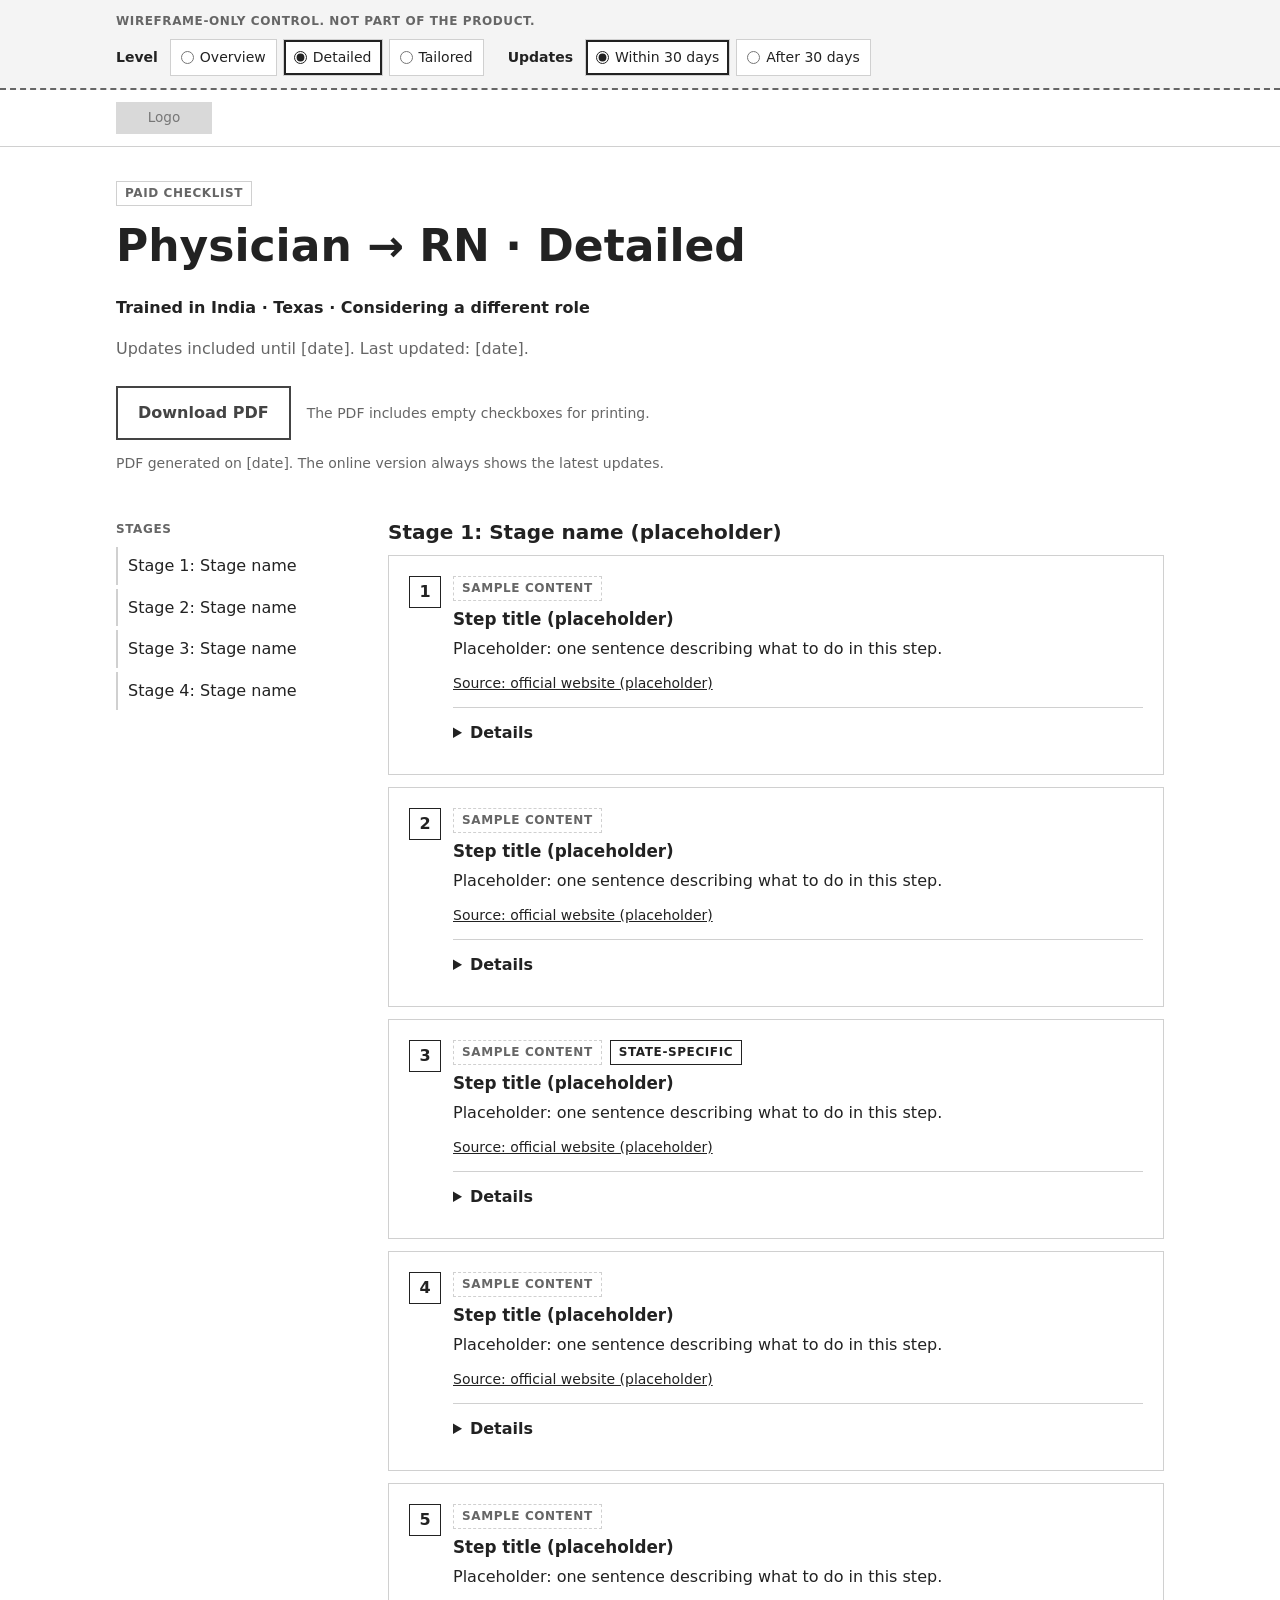
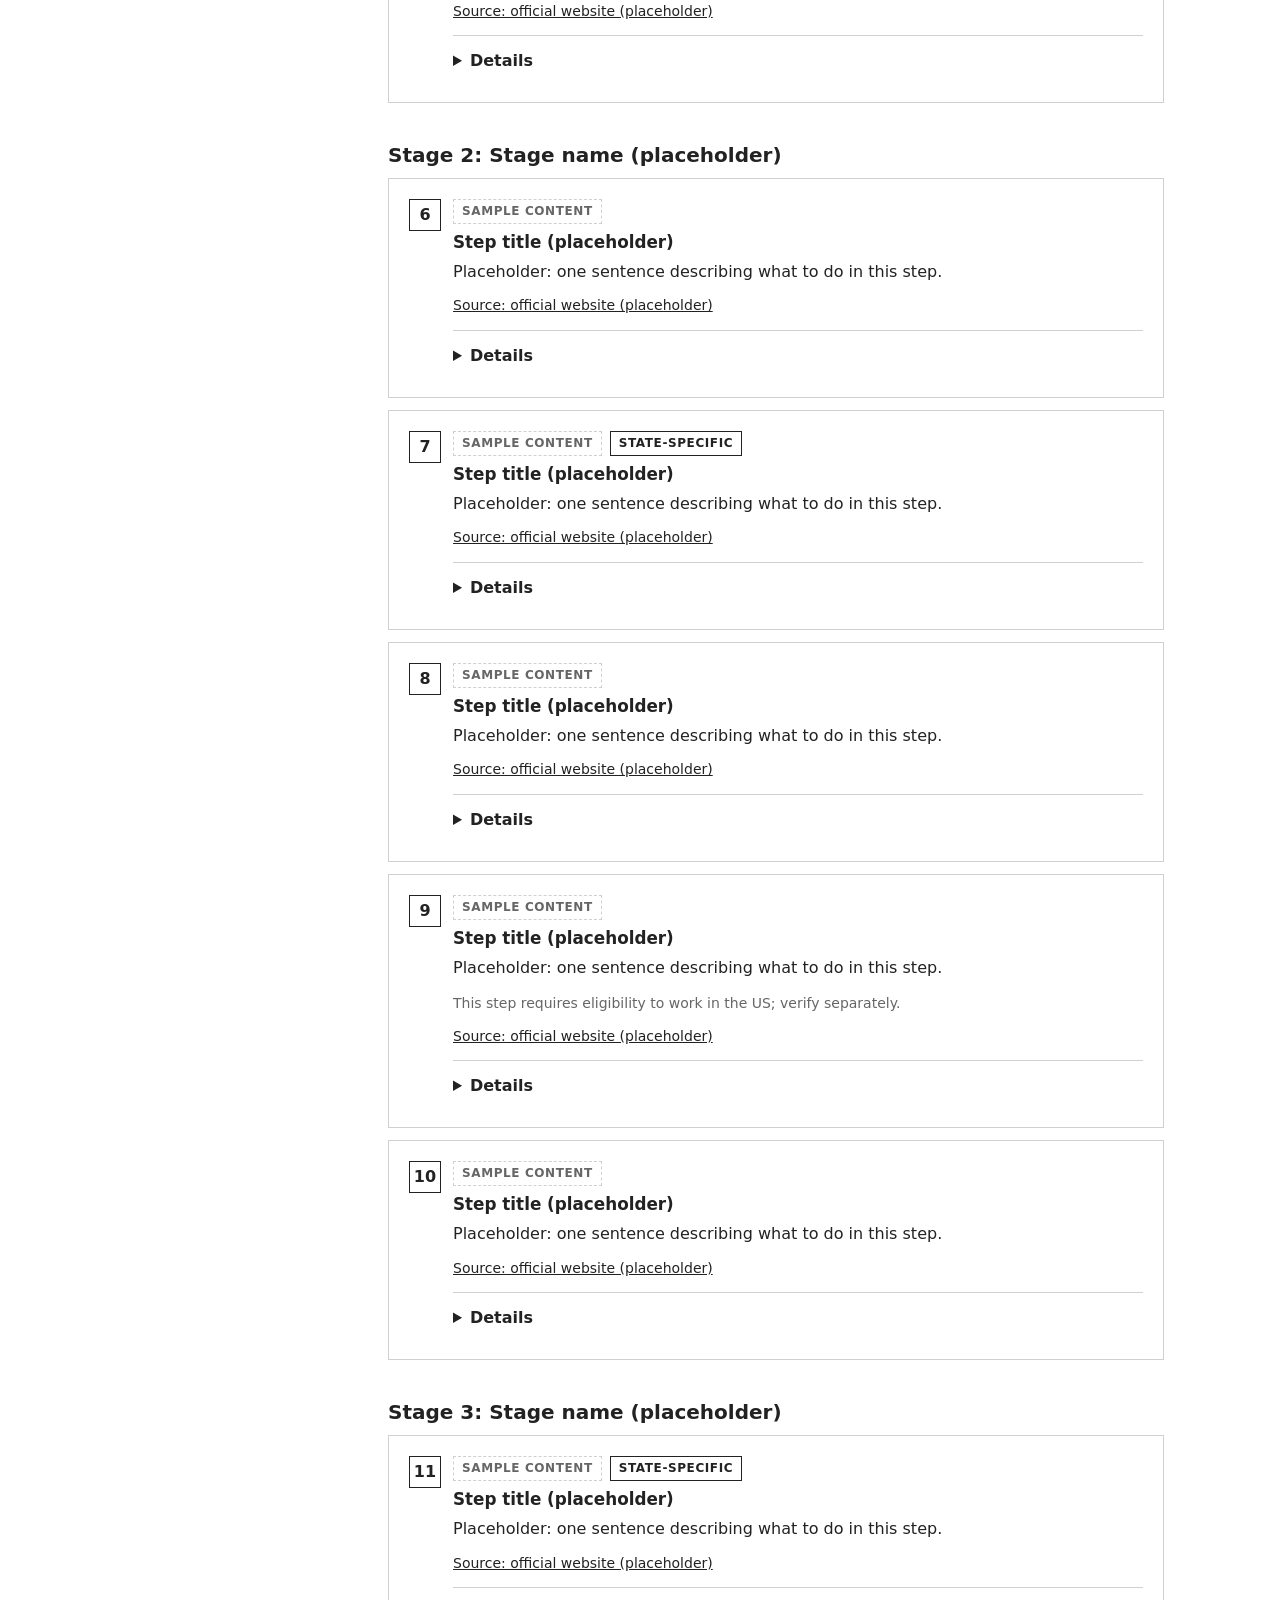
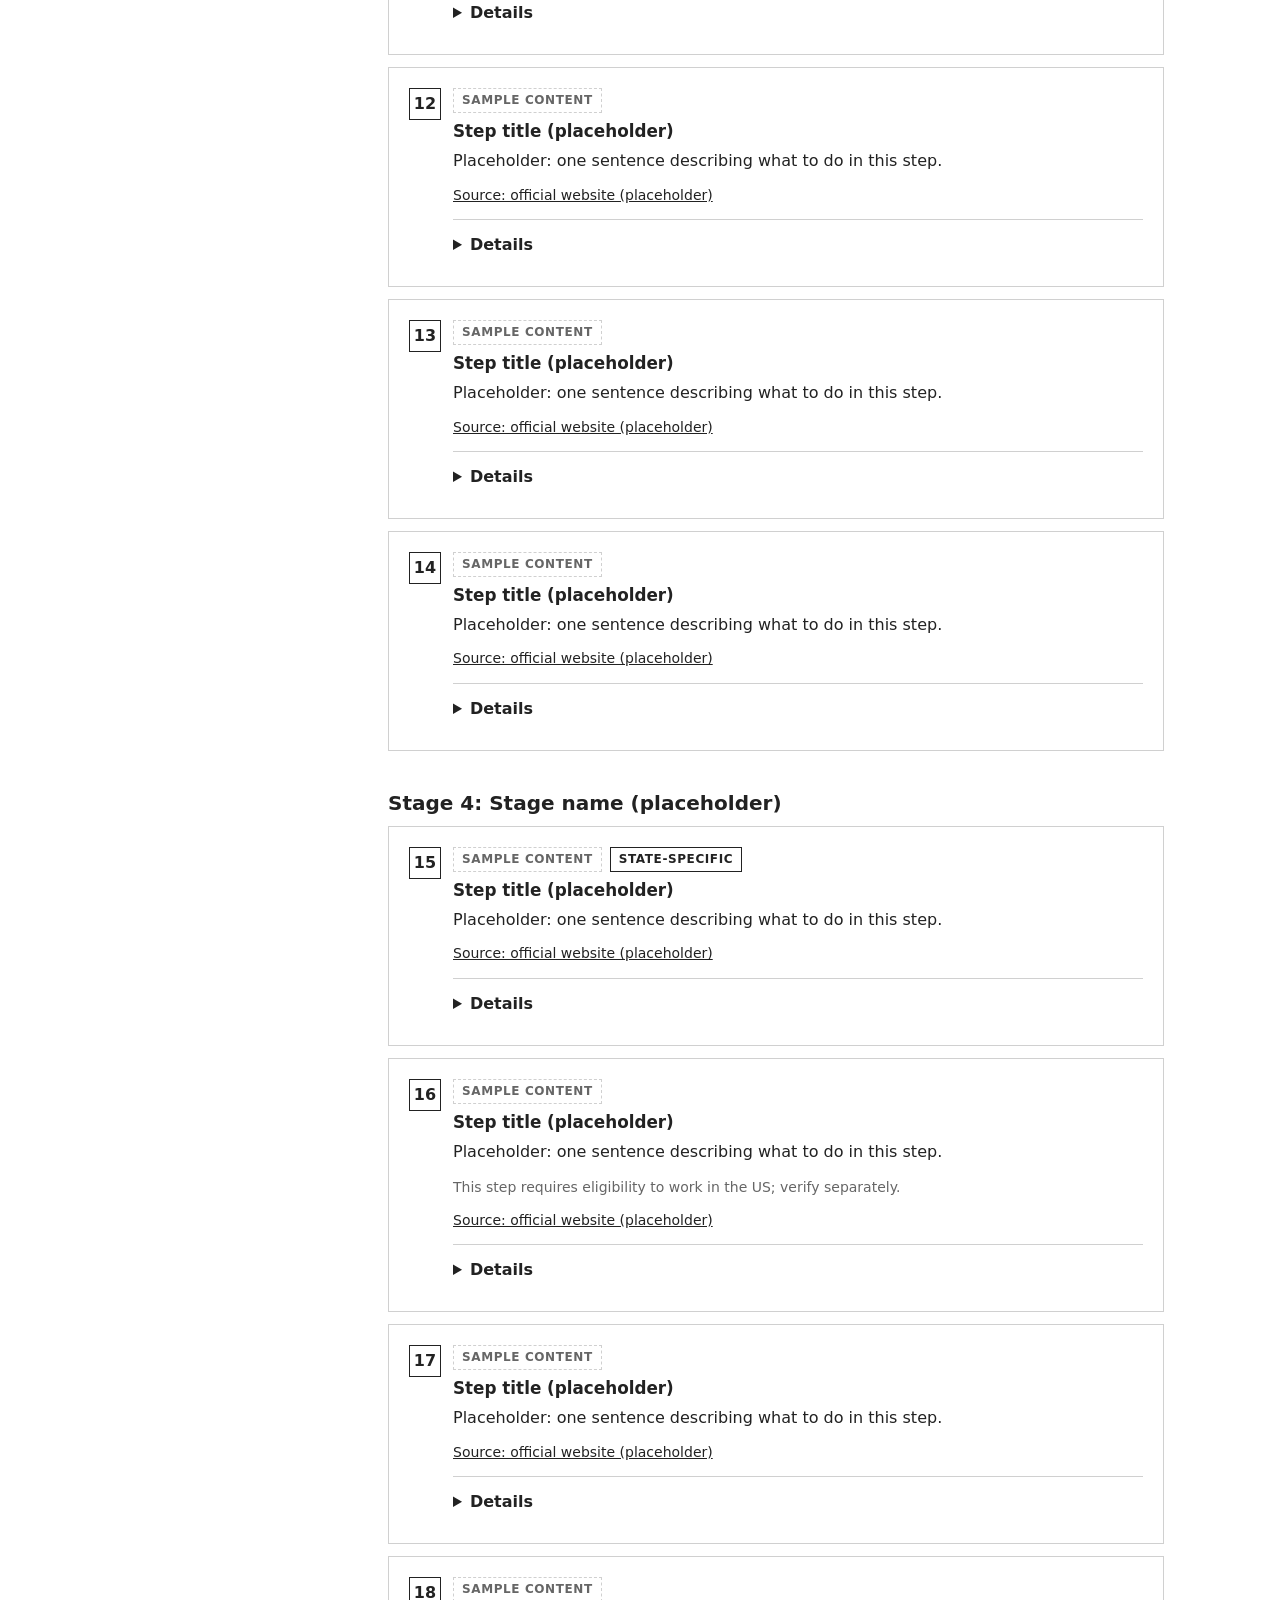
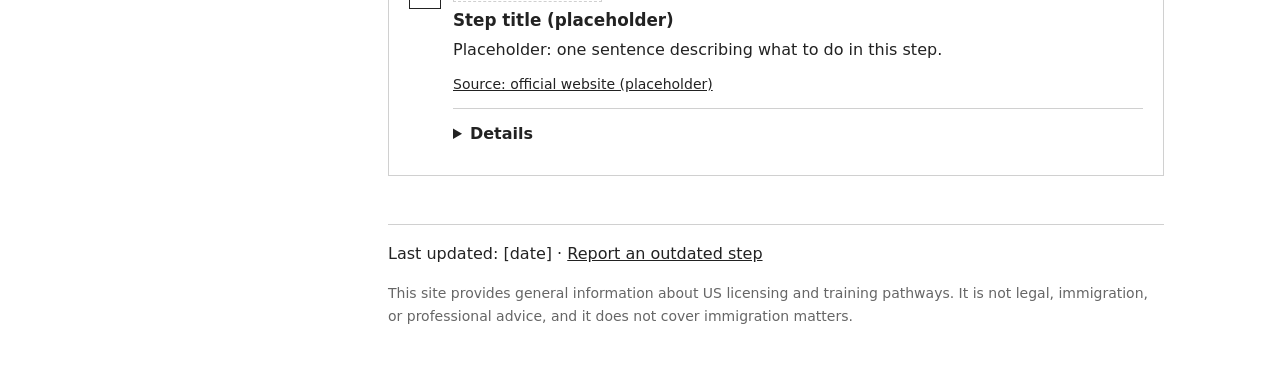
==== commit 6c270791: "Checklist: number steps, drop checkboxes and progress, add PDF note Co-Authored-By: Claude Opus 5.5 " ====
--- a/checklist.html
+++ b/checklist.html
@@ -43,19 +43,14 @@
       <p class="only-tailored">Ordered for: Speed, Lower cost</p>
       <p class="update-status only-within">Updates included until [date]. Last updated: [date].</p>
       <p class="update-status only-after">Updates for this checklist ended on [date]. Last updated: [date]. Rules change, so confirm critical steps with the official source.</p>
-      <div class="actions">
+      <div class="actions pdf-actions">
         <button class="button button--secondary" type="button">Download PDF</button>
+        <p class="small">The PDF includes empty checkboxes for printing.</p>
       </div>
       <p class="small cta-note">PDF generated on [date]. The online version always shows the latest updates.</p>
-
-      <!-- 2. PROGRESS -->
-      <div class="progress checklist-progress">
-        <p class="progress-text" id="progress-text" aria-live="polite">4 of 18 steps done</p>
-        <div class="progress-bar" aria-hidden="true"><span id="progress-fill"></span></div>
-      </div>
     </div>
 
-    <!-- 3–5. STAGES AND NAVIGATION -->
+    <!-- STAGES AND NAVIGATION -->
     <div class="container checklist-layout">
       <nav class="stage-nav" aria-label="Stages">
         <p class="nav-title">Stages</p>
@@ -84,88 +79,88 @@
             <h2 id="stage-1-title">Stage 1: Stage name (placeholder)</h2>
             <ol class="step-list">
             <li class="card step">
-              <input class="step-check" type="checkbox" id="step-1" checked>
-              <div class="step-body">
-                <p class="tags"><span class="tag">Sample content</span></p>
-                <label class="check-title" for="step-1"><span class="step-num"></span>Step title (placeholder)</label>
-                <p>Placeholder: one sentence describing what to do in this step.</p>
-                <a class="source-link" href="#" data-placeholder-link>Source: official website (placeholder)</a>
-                <details class="step-details">
-                  <summary>Details</summary>
-                  <div class="detail-grid">
-                    <div>
-                      <h4>Documents</h4>
-                      <div class="placeholder placeholder--line" aria-hidden="true">Documents list (placeholder)</div>
-                    </div>
-                    <div>
-                      <h4>Application stages</h4>
-                      <div class="placeholder placeholder--line" aria-hidden="true">Application stages (placeholder)</div>
-                    </div>
-                    <div>
-                      <h4>State requirements</h4>
-                      <div class="placeholder placeholder--line" aria-hidden="true">State requirements (placeholder)</div>
-                    </div>
-                  </div>
-                </details>
-              </div>
-            </li>
-            <li class="card step">
-              <input class="step-check" type="checkbox" id="step-2" checked>
-              <div class="step-body">
-                <p class="tags"><span class="tag">Sample content</span></p>
-                <label class="check-title" for="step-2"><span class="step-num"></span>Step title (placeholder)</label>
-                <p>Placeholder: one sentence describing what to do in this step.</p>
-                <a class="source-link" href="#" data-placeholder-link>Source: official website (placeholder)</a>
-                <details class="step-details">
-                  <summary>Details</summary>
-                  <div class="detail-grid">
-                    <div>
-                      <h4>Documents</h4>
-                      <div class="placeholder placeholder--line" aria-hidden="true">Documents list (placeholder)</div>
-                    </div>
-                    <div>
-                      <h4>Application stages</h4>
-                      <div class="placeholder placeholder--line" aria-hidden="true">Application stages (placeholder)</div>
-                    </div>
-                    <div>
-                      <h4>State requirements</h4>
-                      <div class="placeholder placeholder--line" aria-hidden="true">State requirements (placeholder)</div>
-                    </div>
-                  </div>
-                </details>
-              </div>
-            </li>
-            <li class="card step">
-              <input class="step-check" type="checkbox" id="step-3" checked>
+              <span class="step-count" aria-hidden="true"></span>
+              <div class="step-body">
+                <p class="tags"><span class="tag">Sample content</span></p>
+                <h3 class="check-title"><span class="visually-hidden step-num"></span>Step title (placeholder)</h3>
+                <p>Placeholder: one sentence describing what to do in this step.</p>
+                <a class="source-link" href="#" data-placeholder-link>Source: official website (placeholder)</a>
+                <details class="step-details">
+                  <summary>Details</summary>
+                  <div class="detail-grid">
+                    <div>
+                      <h4>Documents</h4>
+                      <div class="placeholder placeholder--line" aria-hidden="true">Documents list (placeholder)</div>
+                    </div>
+                    <div>
+                      <h4>Application stages</h4>
+                      <div class="placeholder placeholder--line" aria-hidden="true">Application stages (placeholder)</div>
+                    </div>
+                    <div>
+                      <h4>State requirements</h4>
+                      <div class="placeholder placeholder--line" aria-hidden="true">State requirements (placeholder)</div>
+                    </div>
+                  </div>
+                </details>
+              </div>
+            </li>
+            <li class="card step">
+              <span class="step-count" aria-hidden="true"></span>
+              <div class="step-body">
+                <p class="tags"><span class="tag">Sample content</span></p>
+                <h3 class="check-title"><span class="visually-hidden step-num"></span>Step title (placeholder)</h3>
+                <p>Placeholder: one sentence describing what to do in this step.</p>
+                <a class="source-link" href="#" data-placeholder-link>Source: official website (placeholder)</a>
+                <details class="step-details">
+                  <summary>Details</summary>
+                  <div class="detail-grid">
+                    <div>
+                      <h4>Documents</h4>
+                      <div class="placeholder placeholder--line" aria-hidden="true">Documents list (placeholder)</div>
+                    </div>
+                    <div>
+                      <h4>Application stages</h4>
+                      <div class="placeholder placeholder--line" aria-hidden="true">Application stages (placeholder)</div>
+                    </div>
+                    <div>
+                      <h4>State requirements</h4>
+                      <div class="placeholder placeholder--line" aria-hidden="true">State requirements (placeholder)</div>
+                    </div>
+                  </div>
+                </details>
+              </div>
+            </li>
+            <li class="card step">
+              <span class="step-count" aria-hidden="true"></span>
               <div class="step-body">
                 <p class="tags"><span class="tag">Sample content</span><span class="tag tag--strong">State-specific</span></p>
-                <label class="check-title" for="step-3"><span class="step-num"></span>Step title (placeholder)</label>
-                <p>Placeholder: one sentence describing what to do in this step.</p>
-                <a class="source-link" href="#" data-placeholder-link>Source: official website (placeholder)</a>
-                <details class="step-details">
-                  <summary>Details</summary>
-                  <div class="detail-grid">
-                    <div>
-                      <h4>Documents</h4>
-                      <div class="placeholder placeholder--line" aria-hidden="true">Documents list (placeholder)</div>
-                    </div>
-                    <div>
-                      <h4>Application stages</h4>
-                      <div class="placeholder placeholder--line" aria-hidden="true">Application stages (placeholder)</div>
-                    </div>
-                    <div>
-                      <h4>State requirements</h4>
-                      <div class="placeholder placeholder--line" aria-hidden="true">State requirements (placeholder)</div>
-                    </div>
-                  </div>
-                </details>
-              </div>
-            </li>
-            <li class="card step">
-              <input class="step-check" type="checkbox" id="step-4" checked>
-              <div class="step-body">
-                <p class="tags"><span class="tag">Sample content</span></p>
-                <label class="check-title" for="step-4"><span class="step-num"></span>Step title (placeholder)</label>
+                <h3 class="check-title"><span class="visually-hidden step-num"></span>Step title (placeholder)</h3>
+                <p>Placeholder: one sentence describing what to do in this step.</p>
+                <a class="source-link" href="#" data-placeholder-link>Source: official website (placeholder)</a>
+                <details class="step-details">
+                  <summary>Details</summary>
+                  <div class="detail-grid">
+                    <div>
+                      <h4>Documents</h4>
+                      <div class="placeholder placeholder--line" aria-hidden="true">Documents list (placeholder)</div>
+                    </div>
+                    <div>
+                      <h4>Application stages</h4>
+                      <div class="placeholder placeholder--line" aria-hidden="true">Application stages (placeholder)</div>
+                    </div>
+                    <div>
+                      <h4>State requirements</h4>
+                      <div class="placeholder placeholder--line" aria-hidden="true">State requirements (placeholder)</div>
+                    </div>
+                  </div>
+                </details>
+              </div>
+            </li>
+            <li class="card step">
+              <span class="step-count" aria-hidden="true"></span>
+              <div class="step-body">
+                <p class="tags"><span class="tag">Sample content</span></p>
+                <h3 class="check-title"><span class="visually-hidden step-num"></span>Step title (placeholder)</h3>
                 <p>Placeholder: one sentence describing what to do in this step.</p>
                 <a class="source-link" href="#" data-placeholder-link>Source: official website (placeholder)</a>
                 <details class="step-details">
@@ -188,10 +183,10 @@
               </div>
             </li>
             <li class="card step" data-tailored="no">
-              <input class="step-check" type="checkbox" id="step-5">
-              <div class="step-body">
-                <p class="tags"><span class="tag">Sample content</span></p>
-                <label class="check-title" for="step-5"><span class="step-num"></span>Step title (placeholder)</label>
+              <span class="step-count" aria-hidden="true"></span>
+              <div class="step-body">
+                <p class="tags"><span class="tag">Sample content</span></p>
+                <h3 class="check-title"><span class="visually-hidden step-num"></span>Step title (placeholder)</h3>
                 <p>Placeholder: one sentence describing what to do in this step.</p>
                 <a class="source-link" href="#" data-placeholder-link>Source: official website (placeholder)</a>
                 <details class="step-details">
@@ -220,36 +215,36 @@
             <h2 id="stage-2-title">Stage 2: Stage name (placeholder)</h2>
             <ol class="step-list">
             <li class="card step">
-              <input class="step-check" type="checkbox" id="step-6">
-              <div class="step-body">
-                <p class="tags"><span class="tag">Sample content</span></p>
-                <label class="check-title" for="step-6"><span class="step-num"></span>Step title (placeholder)</label>
-                <p>Placeholder: one sentence describing what to do in this step.</p>
-                <a class="source-link" href="#" data-placeholder-link>Source: official website (placeholder)</a>
-                <details class="step-details">
-                  <summary>Details</summary>
-                  <div class="detail-grid">
-                    <div>
-                      <h4>Documents</h4>
-                      <div class="placeholder placeholder--line" aria-hidden="true">Documents list (placeholder)</div>
-                    </div>
-                    <div>
-                      <h4>Application stages</h4>
-                      <div class="placeholder placeholder--line" aria-hidden="true">Application stages (placeholder)</div>
-                    </div>
-                    <div>
-                      <h4>State requirements</h4>
-                      <div class="placeholder placeholder--line" aria-hidden="true">State requirements (placeholder)</div>
-                    </div>
-                  </div>
-                </details>
-              </div>
-            </li>
-            <li class="card step">
-              <input class="step-check" type="checkbox" id="step-7">
+              <span class="step-count" aria-hidden="true"></span>
+              <div class="step-body">
+                <p class="tags"><span class="tag">Sample content</span></p>
+                <h3 class="check-title"><span class="visually-hidden step-num"></span>Step title (placeholder)</h3>
+                <p>Placeholder: one sentence describing what to do in this step.</p>
+                <a class="source-link" href="#" data-placeholder-link>Source: official website (placeholder)</a>
+                <details class="step-details">
+                  <summary>Details</summary>
+                  <div class="detail-grid">
+                    <div>
+                      <h4>Documents</h4>
+                      <div class="placeholder placeholder--line" aria-hidden="true">Documents list (placeholder)</div>
+                    </div>
+                    <div>
+                      <h4>Application stages</h4>
+                      <div class="placeholder placeholder--line" aria-hidden="true">Application stages (placeholder)</div>
+                    </div>
+                    <div>
+                      <h4>State requirements</h4>
+                      <div class="placeholder placeholder--line" aria-hidden="true">State requirements (placeholder)</div>
+                    </div>
+                  </div>
+                </details>
+              </div>
+            </li>
+            <li class="card step">
+              <span class="step-count" aria-hidden="true"></span>
               <div class="step-body">
                 <p class="tags"><span class="tag">Sample content</span><span class="tag tag--strong">State-specific</span></p>
-                <label class="check-title" for="step-7"><span class="step-num"></span>Step title (placeholder)</label>
+                <h3 class="check-title"><span class="visually-hidden step-num"></span>Step title (placeholder)</h3>
                 <p>Placeholder: one sentence describing what to do in this step.</p>
                 <a class="source-link" href="#" data-placeholder-link>Source: official website (placeholder)</a>
                 <details class="step-details">
@@ -272,36 +267,36 @@
               </div>
             </li>
             <li class="card step" data-tailored="no">
-              <input class="step-check" type="checkbox" id="step-8">
-              <div class="step-body">
-                <p class="tags"><span class="tag">Sample content</span></p>
-                <label class="check-title" for="step-8"><span class="step-num"></span>Step title (placeholder)</label>
-                <p>Placeholder: one sentence describing what to do in this step.</p>
-                <a class="source-link" href="#" data-placeholder-link>Source: official website (placeholder)</a>
-                <details class="step-details">
-                  <summary>Details</summary>
-                  <div class="detail-grid">
-                    <div>
-                      <h4>Documents</h4>
-                      <div class="placeholder placeholder--line" aria-hidden="true">Documents list (placeholder)</div>
-                    </div>
-                    <div>
-                      <h4>Application stages</h4>
-                      <div class="placeholder placeholder--line" aria-hidden="true">Application stages (placeholder)</div>
-                    </div>
-                    <div>
-                      <h4>State requirements</h4>
-                      <div class="placeholder placeholder--line" aria-hidden="true">State requirements (placeholder)</div>
-                    </div>
-                  </div>
-                </details>
-              </div>
-            </li>
-            <li class="card step">
-              <input class="step-check" type="checkbox" id="step-9">
-              <div class="step-body">
-                <p class="tags"><span class="tag">Sample content</span></p>
-                <label class="check-title" for="step-9"><span class="step-num"></span>Step title (placeholder)</label>
+              <span class="step-count" aria-hidden="true"></span>
+              <div class="step-body">
+                <p class="tags"><span class="tag">Sample content</span></p>
+                <h3 class="check-title"><span class="visually-hidden step-num"></span>Step title (placeholder)</h3>
+                <p>Placeholder: one sentence describing what to do in this step.</p>
+                <a class="source-link" href="#" data-placeholder-link>Source: official website (placeholder)</a>
+                <details class="step-details">
+                  <summary>Details</summary>
+                  <div class="detail-grid">
+                    <div>
+                      <h4>Documents</h4>
+                      <div class="placeholder placeholder--line" aria-hidden="true">Documents list (placeholder)</div>
+                    </div>
+                    <div>
+                      <h4>Application stages</h4>
+                      <div class="placeholder placeholder--line" aria-hidden="true">Application stages (placeholder)</div>
+                    </div>
+                    <div>
+                      <h4>State requirements</h4>
+                      <div class="placeholder placeholder--line" aria-hidden="true">State requirements (placeholder)</div>
+                    </div>
+                  </div>
+                </details>
+              </div>
+            </li>
+            <li class="card step">
+              <span class="step-count" aria-hidden="true"></span>
+              <div class="step-body">
+                <p class="tags"><span class="tag">Sample content</span></p>
+                <h3 class="check-title"><span class="visually-hidden step-num"></span>Step title (placeholder)</h3>
                 <p>Placeholder: one sentence describing what to do in this step.</p>
                 <p class="small route-note">This step requires eligibility to work in the US; verify separately.</p>
                 <a class="source-link" href="#" data-placeholder-link>Source: official website (placeholder)</a>
@@ -325,10 +320,10 @@
               </div>
             </li>
             <li class="card step" data-tailored="no">
-              <input class="step-check" type="checkbox" id="step-10">
-              <div class="step-body">
-                <p class="tags"><span class="tag">Sample content</span></p>
-                <label class="check-title" for="step-10"><span class="step-num"></span>Step title (placeholder)</label>
+              <span class="step-count" aria-hidden="true"></span>
+              <div class="step-body">
+                <p class="tags"><span class="tag">Sample content</span></p>
+                <h3 class="check-title"><span class="visually-hidden step-num"></span>Step title (placeholder)</h3>
                 <p>Placeholder: one sentence describing what to do in this step.</p>
                 <a class="source-link" href="#" data-placeholder-link>Source: official website (placeholder)</a>
                 <details class="step-details">
@@ -357,36 +352,36 @@
             <h2 id="stage-3-title">Stage 3: Stage name (placeholder)</h2>
             <ol class="step-list">
             <li class="card step">
-              <input class="step-check" type="checkbox" id="step-11">
+              <span class="step-count" aria-hidden="true"></span>
               <div class="step-body">
                 <p class="tags"><span class="tag">Sample content</span><span class="tag tag--strong">State-specific</span></p>
-                <label class="check-title" for="step-11"><span class="step-num"></span>Step title (placeholder)</label>
-                <p>Placeholder: one sentence describing what to do in this step.</p>
-                <a class="source-link" href="#" data-placeholder-link>Source: official website (placeholder)</a>
-                <details class="step-details">
-                  <summary>Details</summary>
-                  <div class="detail-grid">
-                    <div>
-                      <h4>Documents</h4>
-                      <div class="placeholder placeholder--line" aria-hidden="true">Documents list (placeholder)</div>
-                    </div>
-                    <div>
-                      <h4>Application stages</h4>
-                      <div class="placeholder placeholder--line" aria-hidden="true">Application stages (placeholder)</div>
-                    </div>
-                    <div>
-                      <h4>State requirements</h4>
-                      <div class="placeholder placeholder--line" aria-hidden="true">State requirements (placeholder)</div>
-                    </div>
-                  </div>
-                </details>
-              </div>
-            </li>
-            <li class="card step">
-              <input class="step-check" type="checkbox" id="step-12">
-              <div class="step-body">
-                <p class="tags"><span class="tag">Sample content</span></p>
-                <label class="check-title" for="step-12"><span class="step-num"></span>Step title (placeholder)</label>
+                <h3 class="check-title"><span class="visually-hidden step-num"></span>Step title (placeholder)</h3>
+                <p>Placeholder: one sentence describing what to do in this step.</p>
+                <a class="source-link" href="#" data-placeholder-link>Source: official website (placeholder)</a>
+                <details class="step-details">
+                  <summary>Details</summary>
+                  <div class="detail-grid">
+                    <div>
+                      <h4>Documents</h4>
+                      <div class="placeholder placeholder--line" aria-hidden="true">Documents list (placeholder)</div>
+                    </div>
+                    <div>
+                      <h4>Application stages</h4>
+                      <div class="placeholder placeholder--line" aria-hidden="true">Application stages (placeholder)</div>
+                    </div>
+                    <div>
+                      <h4>State requirements</h4>
+                      <div class="placeholder placeholder--line" aria-hidden="true">State requirements (placeholder)</div>
+                    </div>
+                  </div>
+                </details>
+              </div>
+            </li>
+            <li class="card step">
+              <span class="step-count" aria-hidden="true"></span>
+              <div class="step-body">
+                <p class="tags"><span class="tag">Sample content</span></p>
+                <h3 class="check-title"><span class="visually-hidden step-num"></span>Step title (placeholder)</h3>
                 <p>Placeholder: one sentence describing what to do in this step.</p>
                 <a class="source-link" href="#" data-placeholder-link>Source: official website (placeholder)</a>
                 <details class="step-details">
@@ -409,10 +404,10 @@
               </div>
             </li>
             <li class="card step" data-tailored="no">
-              <input class="step-check" type="checkbox" id="step-13">
-              <div class="step-body">
-                <p class="tags"><span class="tag">Sample content</span></p>
-                <label class="check-title" for="step-13"><span class="step-num"></span>Step title (placeholder)</label>
+              <span class="step-count" aria-hidden="true"></span>
+              <div class="step-body">
+                <p class="tags"><span class="tag">Sample content</span></p>
+                <h3 class="check-title"><span class="visually-hidden step-num"></span>Step title (placeholder)</h3>
                 <p>Placeholder: one sentence describing what to do in this step.</p>
                 <a class="source-link" href="#" data-placeholder-link>Source: official website (placeholder)</a>
                 <details class="step-details">
@@ -435,10 +430,10 @@
               </div>
             </li>
             <li class="card step" data-tailored="no">
-              <input class="step-check" type="checkbox" id="step-14">
-              <div class="step-body">
-                <p class="tags"><span class="tag">Sample content</span></p>
-                <label class="check-title" for="step-14"><span class="step-num"></span>Step title (placeholder)</label>
+              <span class="step-count" aria-hidden="true"></span>
+              <div class="step-body">
+                <p class="tags"><span class="tag">Sample content</span></p>
+                <h3 class="check-title"><span class="visually-hidden step-num"></span>Step title (placeholder)</h3>
                 <p>Placeholder: one sentence describing what to do in this step.</p>
                 <a class="source-link" href="#" data-placeholder-link>Source: official website (placeholder)</a>
                 <details class="step-details">
@@ -467,36 +462,36 @@
             <h2 id="stage-4-title">Stage 4: Stage name (placeholder)</h2>
             <ol class="step-list">
             <li class="card step">
-              <input class="step-check" type="checkbox" id="step-15">
+              <span class="step-count" aria-hidden="true"></span>
               <div class="step-body">
                 <p class="tags"><span class="tag">Sample content</span><span class="tag tag--strong">State-specific</span></p>
-                <label class="check-title" for="step-15"><span class="step-num"></span>Step title (placeholder)</label>
-                <p>Placeholder: one sentence describing what to do in this step.</p>
-                <a class="source-link" href="#" data-placeholder-link>Source: official website (placeholder)</a>
-                <details class="step-details">
-                  <summary>Details</summary>
-                  <div class="detail-grid">
-                    <div>
-                      <h4>Documents</h4>
-                      <div class="placeholder placeholder--line" aria-hidden="true">Documents list (placeholder)</div>
-                    </div>
-                    <div>
-                      <h4>Application stages</h4>
-                      <div class="placeholder placeholder--line" aria-hidden="true">Application stages (placeholder)</div>
-                    </div>
-                    <div>
-                      <h4>State requirements</h4>
-                      <div class="placeholder placeholder--line" aria-hidden="true">State requirements (placeholder)</div>
-                    </div>
-                  </div>
-                </details>
-              </div>
-            </li>
-            <li class="card step">
-              <input class="step-check" type="checkbox" id="step-16">
-              <div class="step-body">
-                <p class="tags"><span class="tag">Sample content</span></p>
-                <label class="check-title" for="step-16"><span class="step-num"></span>Step title (placeholder)</label>
+                <h3 class="check-title"><span class="visually-hidden step-num"></span>Step title (placeholder)</h3>
+                <p>Placeholder: one sentence describing what to do in this step.</p>
+                <a class="source-link" href="#" data-placeholder-link>Source: official website (placeholder)</a>
+                <details class="step-details">
+                  <summary>Details</summary>
+                  <div class="detail-grid">
+                    <div>
+                      <h4>Documents</h4>
+                      <div class="placeholder placeholder--line" aria-hidden="true">Documents list (placeholder)</div>
+                    </div>
+                    <div>
+                      <h4>Application stages</h4>
+                      <div class="placeholder placeholder--line" aria-hidden="true">Application stages (placeholder)</div>
+                    </div>
+                    <div>
+                      <h4>State requirements</h4>
+                      <div class="placeholder placeholder--line" aria-hidden="true">State requirements (placeholder)</div>
+                    </div>
+                  </div>
+                </details>
+              </div>
+            </li>
+            <li class="card step">
+              <span class="step-count" aria-hidden="true"></span>
+              <div class="step-body">
+                <p class="tags"><span class="tag">Sample content</span></p>
+                <h3 class="check-title"><span class="visually-hidden step-num"></span>Step title (placeholder)</h3>
                 <p>Placeholder: one sentence describing what to do in this step.</p>
                 <p class="small route-note">This step requires eligibility to work in the US; verify separately.</p>
                 <a class="source-link" href="#" data-placeholder-link>Source: official website (placeholder)</a>
@@ -520,10 +515,10 @@
               </div>
             </li>
             <li class="card step">
-              <input class="step-check" type="checkbox" id="step-17">
-              <div class="step-body">
-                <p class="tags"><span class="tag">Sample content</span></p>
-                <label class="check-title" for="step-17"><span class="step-num"></span>Step title (placeholder)</label>
+              <span class="step-count" aria-hidden="true"></span>
+              <div class="step-body">
+                <p class="tags"><span class="tag">Sample content</span></p>
+                <h3 class="check-title"><span class="visually-hidden step-num"></span>Step title (placeholder)</h3>
                 <p>Placeholder: one sentence describing what to do in this step.</p>
                 <a class="source-link" href="#" data-placeholder-link>Source: official website (placeholder)</a>
                 <details class="step-details">
@@ -546,10 +541,10 @@
               </div>
             </li>
             <li class="card step" data-tailored="no">
-              <input class="step-check" type="checkbox" id="step-18">
-              <div class="step-body">
-                <p class="tags"><span class="tag">Sample content</span></p>
-                <label class="check-title" for="step-18"><span class="step-num"></span>Step title (placeholder)</label>
+              <span class="step-count" aria-hidden="true"></span>
+              <div class="step-body">
+                <p class="tags"><span class="tag">Sample content</span></p>
+                <h3 class="check-title"><span class="visually-hidden step-num"></span>Step title (placeholder)</h3>
                 <p>Placeholder: one sentence describing what to do in this step.</p>
                 <a class="source-link" href="#" data-placeholder-link>Source: official website (placeholder)</a>
                 <details class="step-details">
@@ -587,26 +582,13 @@
   </div>
 
   <script>
-    // Demo switching, progress count and stage jumping only. Nothing is stored or sent.
+    // Demo switching and stage jumping only. Nothing is stored or sent.
     (function () {
       var root = document.getElementById('checklist');
       var LEVELS = { overview: 'Overview', detailed: 'Detailed', tailored: 'Tailored' };
 
       function checked(name) {
         return document.querySelector('input[name="' + name + '"]:checked').value;
-      }
-
-      function visibleSteps() {
-        return Array.prototype.filter.call(document.querySelectorAll('.step'), function (s) {
-          return root.dataset.level !== 'tailored' || s.getAttribute('data-tailored') !== 'no';
-        });
-      }
-
-      function updateProgress() {
-        var steps = visibleSteps();
-        var done = steps.filter(function (s) { return s.querySelector('.step-check').checked; }).length;
-        document.getElementById('progress-text').textContent = done + ' of ' + steps.length + ' steps done';
-        document.getElementById('progress-fill').style.width = (steps.length ? done / steps.length * 100 : 0) + '%';
       }
 
       function apply() {
@@ -614,11 +596,9 @@
         root.dataset.level = level;
         root.dataset.updates = checked('demo-updates');
         document.getElementById('checklist-title').textContent = 'Physician \u2192 RN \u00b7 ' + LEVELS[level];
-        updateProgress();
       }
 
       document.querySelectorAll('.demo-bar input').forEach(function (i) { i.addEventListener('change', apply); });
-      document.querySelectorAll('.step-check').forEach(function (c) { c.addEventListener('change', updateProgress); });
 
       document.getElementById('jump').addEventListener('change', function () {
         if (this.value) document.getElementById(this.value).scrollIntoView({ behavior: 'smooth' });
--- a/styles.css
+++ b/styles.css
@@ -701,8 +701,15 @@
   color: var(--text-muted);
 }
 
-.checklist-progress {
-  margin: 24px 0 0;
+.pdf-actions {
+  display: flex;
+  flex-wrap: wrap;
+  align-items: center;
+  gap: 8px 16px;
+}
+
+.pdf-actions p {
+  margin: 0;
 }
 
 #checklist:not([data-level="tailored"]) .only-tailored,
@@ -783,12 +790,19 @@
   counter-increment: step;
 }
 
-.step-check {
+.step-count {
+  display: inline-flex;
   flex: none;
-  width: 20px;
-  height: 20px;
-  margin: 4px 0 0;
-  accent-color: var(--text);
+  align-items: center;
+  justify-content: center;
+  width: 32px;
+  height: 32px;
+  font-weight: 700;
+  border: 1px solid var(--text);
+}
+
+.step-count::before {
+  content: counter(step);
 }
 
 .step-body {
@@ -801,20 +815,21 @@
 }
 
 .check-title {
-  display: block;
   margin-bottom: 6px;
   font-size: 1.05rem;
-  font-weight: 600;
-  cursor: pointer;
 }
 
 .step-num::before {
   content: "Step " counter(step) ": ";
 }
 
-.step:has(.step-check:checked) .check-title {
-  color: var(--text-muted);
-  text-decoration: line-through;
+.visually-hidden {
+  position: absolute;
+  width: 1px;
+  height: 1px;
+  overflow: hidden;
+  clip: rect(0 0 0 0);
+  white-space: nowrap;
 }
 
 .source-link,
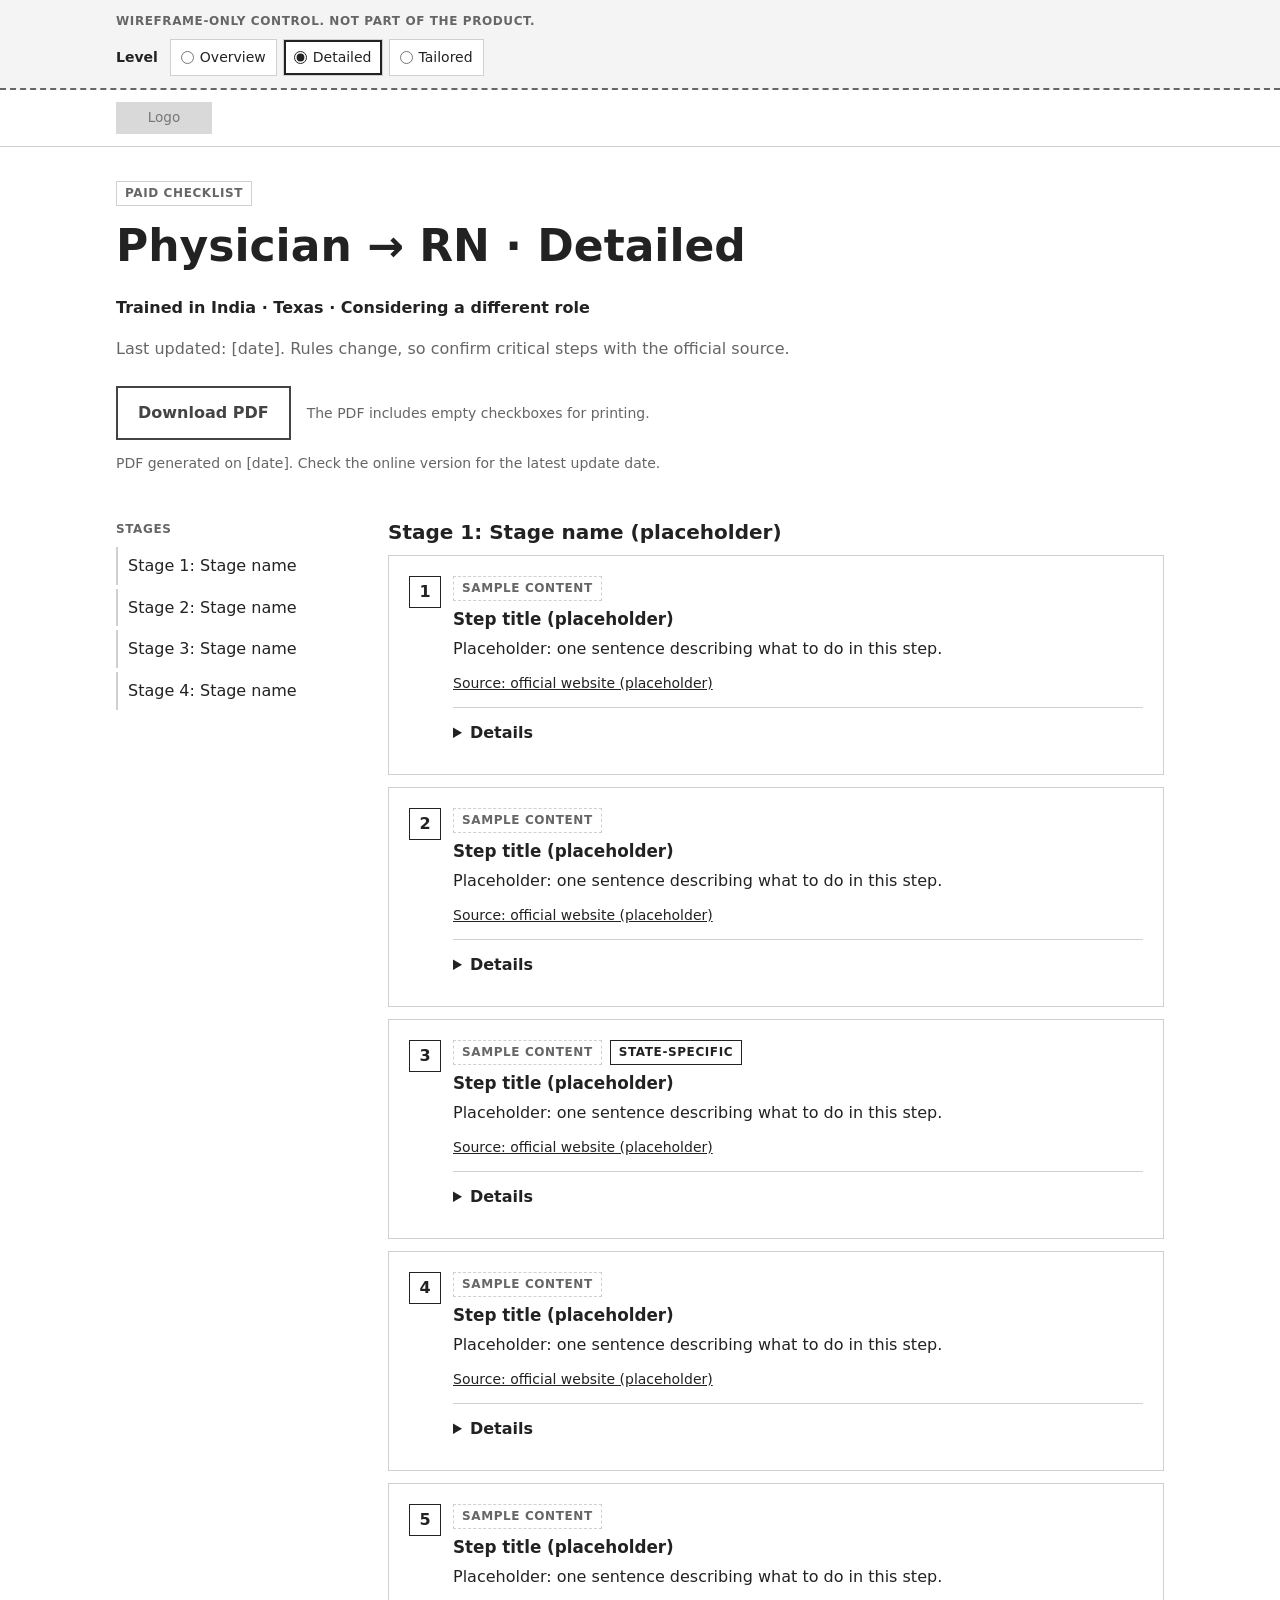
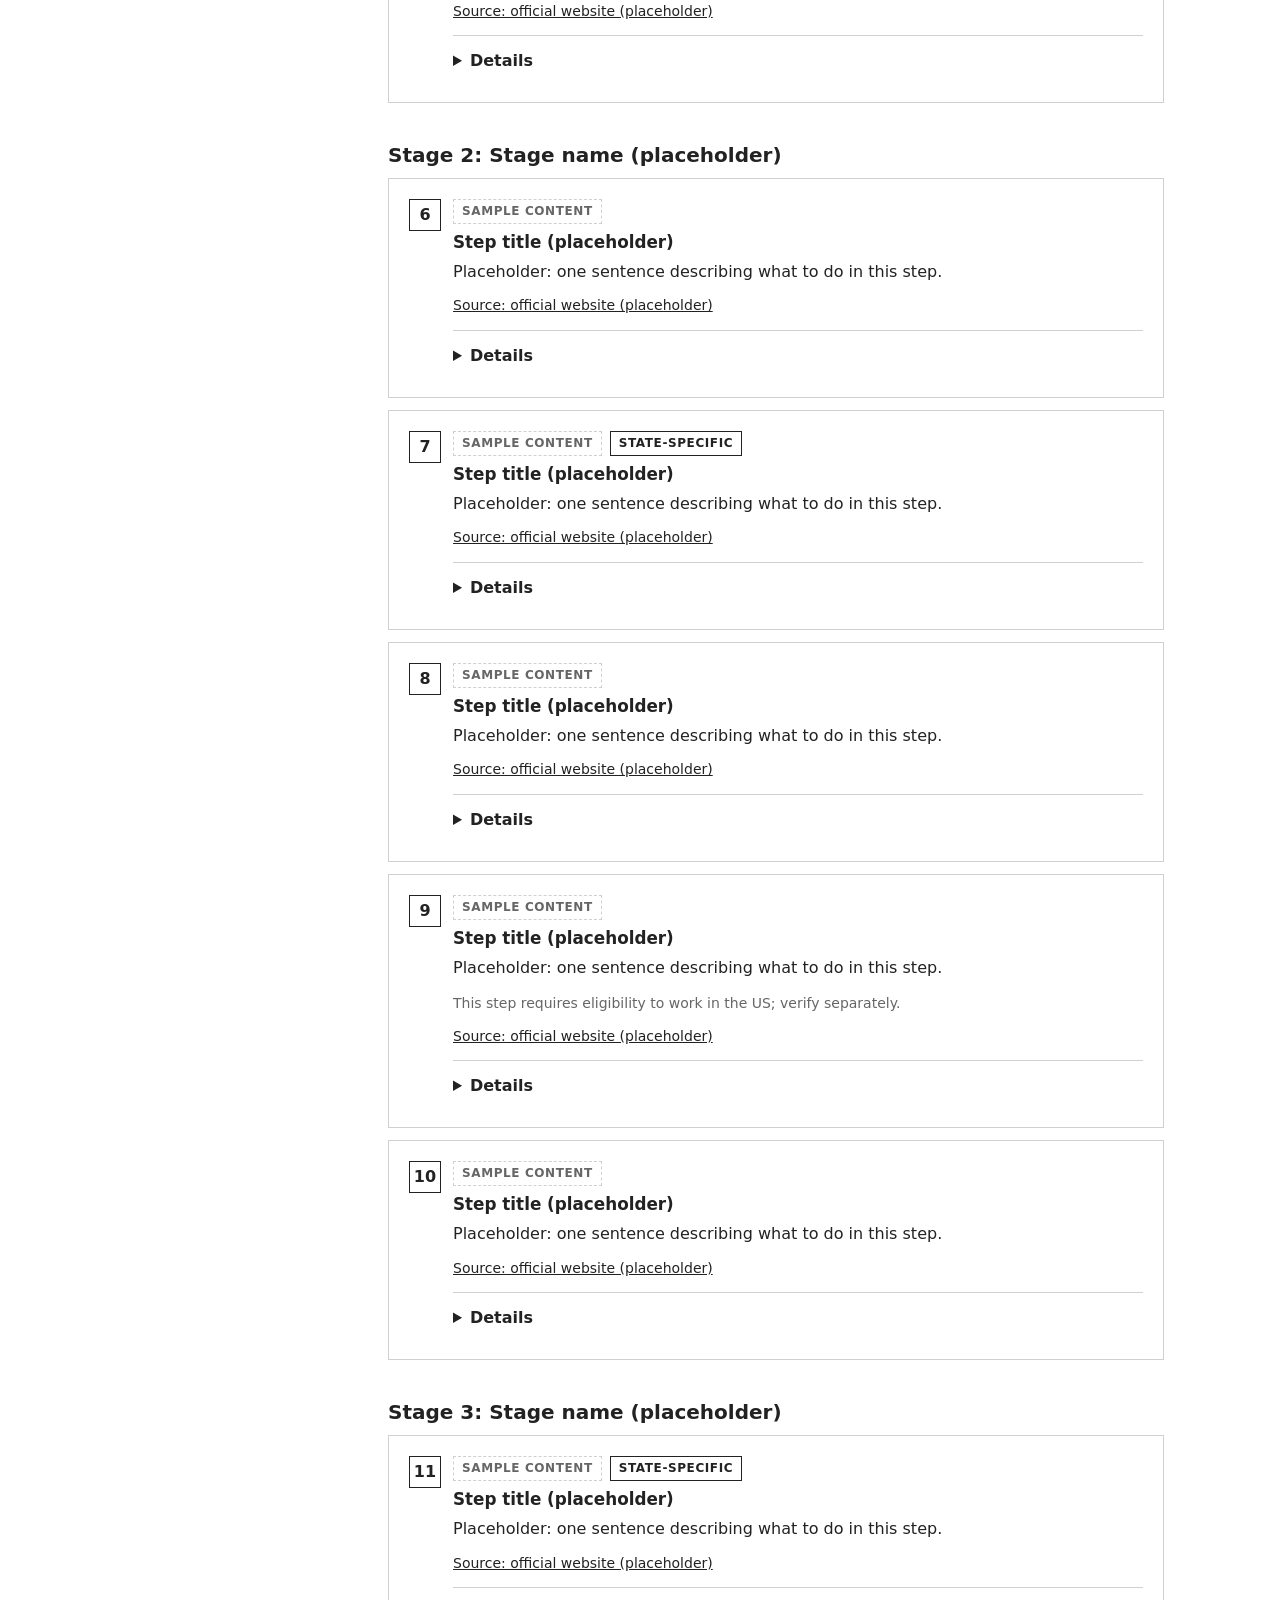
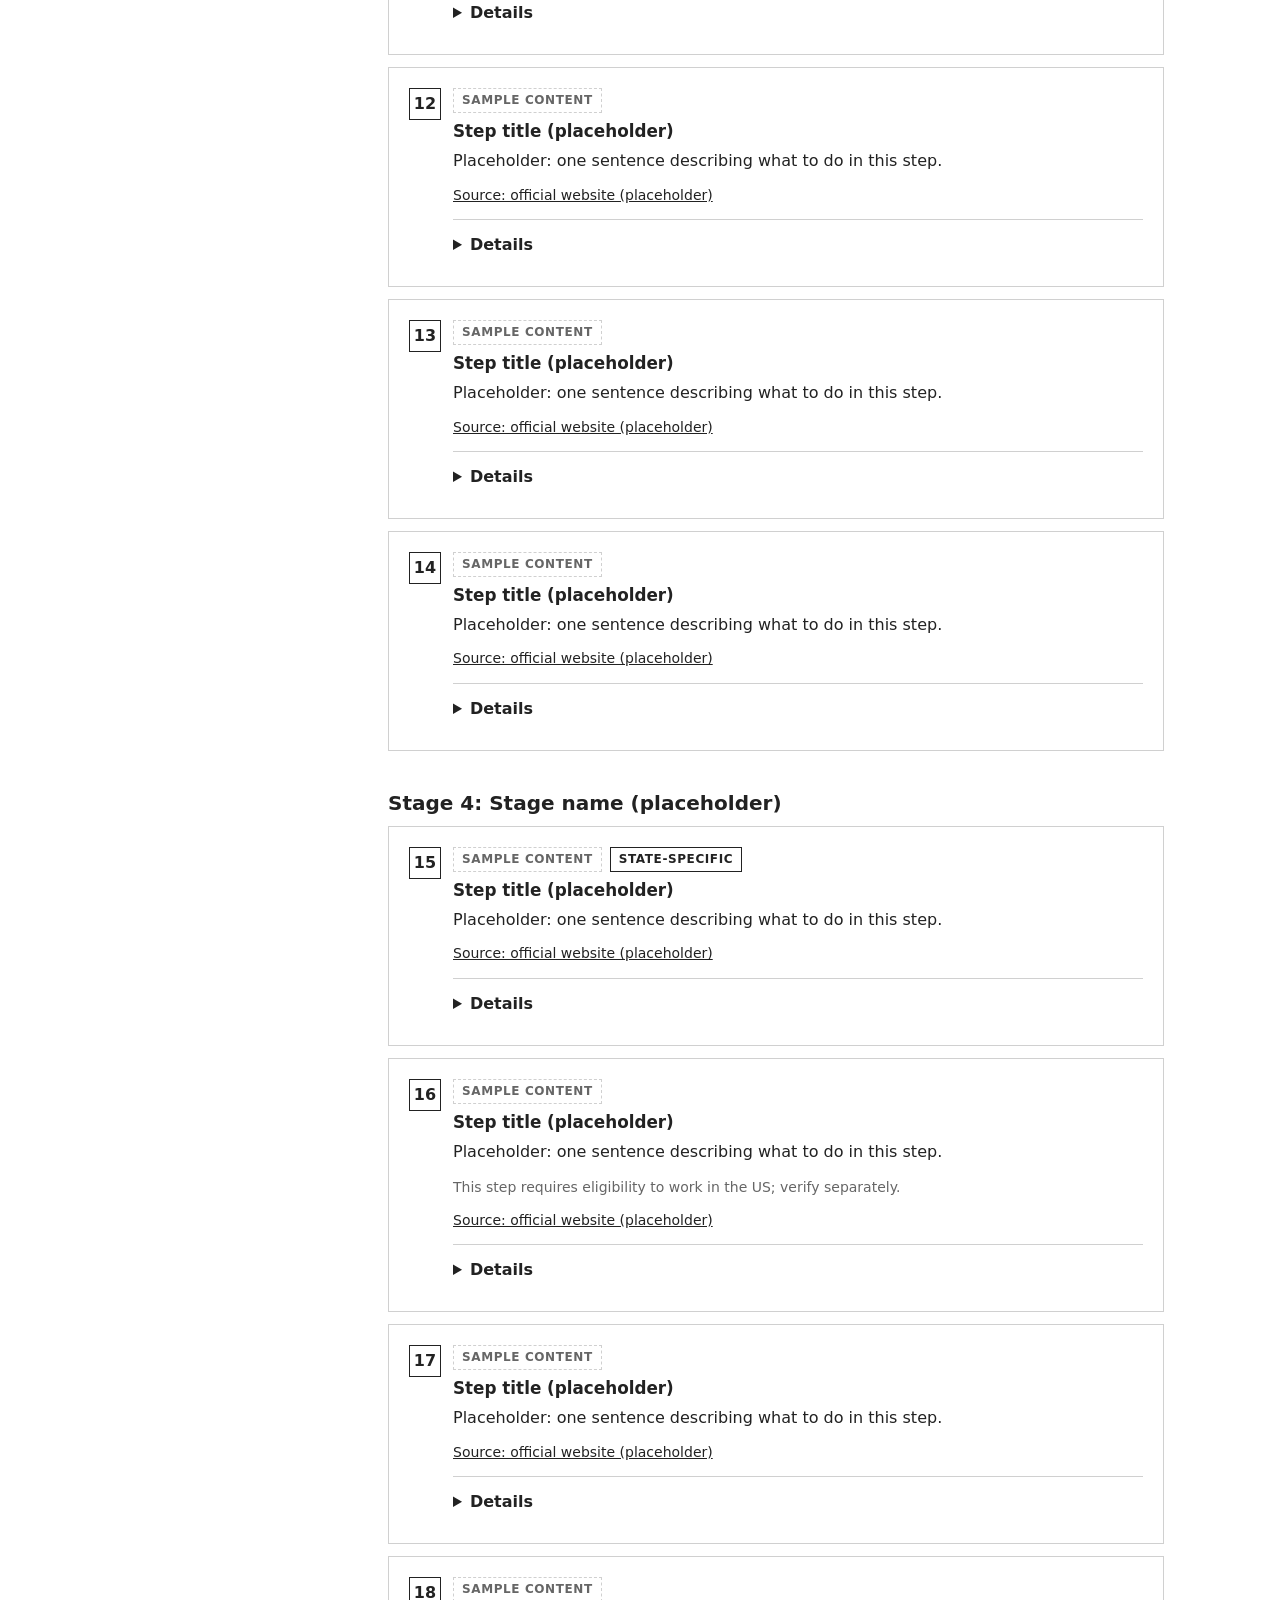
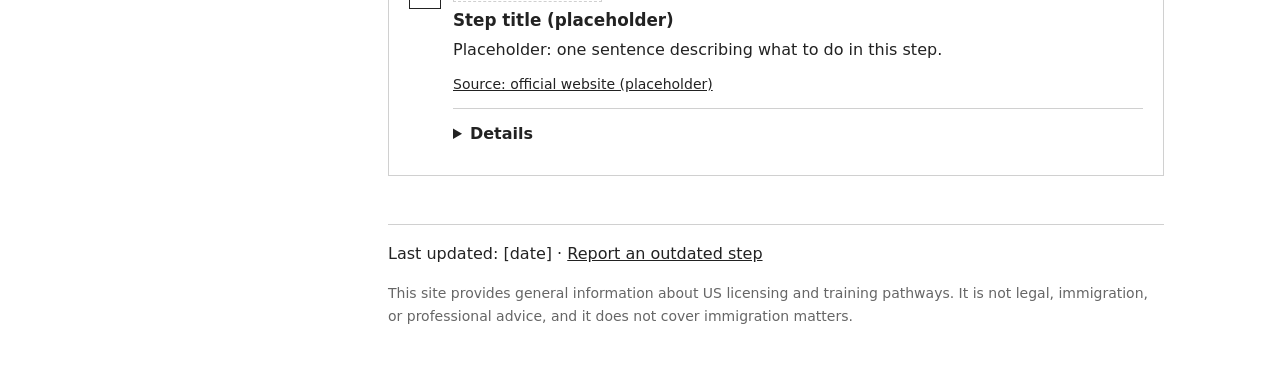
==== commit ce072bb5: "Remove 30-day update promise and checklist access wording Drops the update lines from tier cards, th" ====
--- a/checklist.html
+++ b/checklist.html
@@ -19,11 +19,6 @@
         <label><input type="radio" name="demo-level" value="detailed" checked> Detailed</label>
         <label><input type="radio" name="demo-level" value="tailored"> Tailored</label>
       </fieldset>
-      <fieldset class="segmented">
-        <legend>Updates</legend>
-        <label><input type="radio" name="demo-updates" value="within" checked> Within 30 days</label>
-        <label><input type="radio" name="demo-updates" value="after"> After 30 days</label>
-      </fieldset>
     </div>
   </div>
 
@@ -33,7 +28,7 @@
     </div>
   </header>
 
-  <div id="checklist" data-level="detailed" data-updates="within">
+  <div id="checklist" data-level="detailed">
 
     <!-- 1. HEADER -->
     <div class="container checklist-header">
@@ -41,13 +36,12 @@
       <h1 id="checklist-title">Physician &rarr; RN &middot; Detailed</h1>
       <p class="profile-line">Trained in India &middot; Texas &middot; Considering a different role</p>
       <p class="only-tailored">Ordered for: Speed, Lower cost</p>
-      <p class="update-status only-within">Updates included until [date]. Last updated: [date].</p>
-      <p class="update-status only-after">Updates for this checklist ended on [date]. Last updated: [date]. Rules change, so confirm critical steps with the official source.</p>
+      <p class="update-status">Last updated: [date]. Rules change, so confirm critical steps with the official source.</p>
       <div class="actions pdf-actions">
         <button class="button button--secondary" type="button">Download PDF</button>
         <p class="small">The PDF includes empty checkboxes for printing.</p>
       </div>
-      <p class="small cta-note">PDF generated on [date]. The online version always shows the latest updates.</p>
+      <p class="small cta-note">PDF generated on [date]. Check the online version for the latest update date.</p>
     </div>
 
     <!-- STAGES AND NAVIGATION -->
@@ -594,7 +588,6 @@
       function apply() {
         var level = checked('demo-level');
         root.dataset.level = level;
-        root.dataset.updates = checked('demo-updates');
         document.getElementById('checklist-title').textContent = 'Physician \u2192 RN \u00b7 ' + LEVELS[level];
       }
 
--- a/styles.css
+++ b/styles.css
@@ -713,8 +713,6 @@
 }
 
 #checklist:not([data-level="tailored"]) .only-tailored,
-#checklist:not([data-updates="within"]) .only-within,
-#checklist:not([data-updates="after"]) .only-after,
 #checklist[data-level="overview"] .step-details,
 #checklist[data-level="tailored"] .step[data-tailored="no"] {
   display: none;
